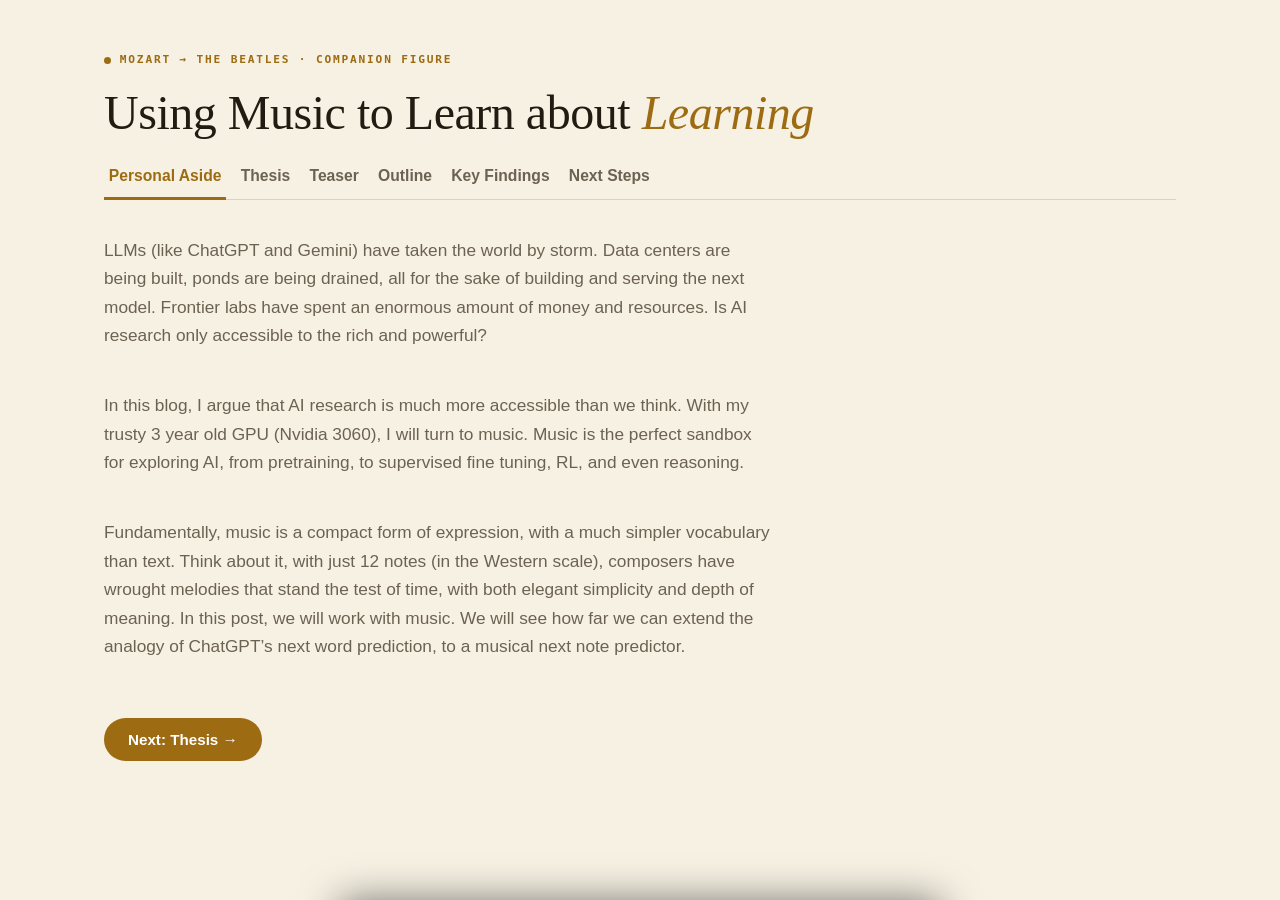
==== blog/music-learning/index.html @ e69e3011 "blog: add "Using Music to Learn about Learning" Installs the self-contained companion figure from ~/" ====
<!doctype html>
<html lang="en">
<head>
<meta charset="utf-8">
<meta name="viewport" content="width=device-width, initial-scale=1">
<title>Using Music to Learn about Learning</title>
</head>
<body>
<style>
  :root {
    --bg: #0F0D0B; --surface: #18140F; --surface-2: #211B14;
    --ink: #F1E7D6; --ink-soft: #9C9184; --line: rgba(241,231,214,0.13);
    --accent: #D8A63C; --accent-soft-bg: rgba(216,166,60,0.12);
    --shadow: 0 2px 4px rgba(0,0,0,0.45), 0 16px 36px -18px rgba(0,0,0,0.75);
    --pr-sat: 72%; --pr-light: 58%;
    --hue0:265; --hue1:243; --hue2:221; --hue3:199; --hue4:177; --hue5:155; --hue6:133;
    --hue7:111; --hue8:88; --hue9:66; --hue10:44; --hue11:22; --hue12:0;
    --key-white: #F5F0E4; --key-white-shadow: #C9C2AE; --key-black: #050403; --key-black-hi: #322C25; --key-line: rgba(0,0,0,0.45); --key-frame: rgba(0,0,0,0.5); --era-pre1800: #3987e5; --era-romantic: #4CAF6E; --era-jazz: #d55181; --era-rock: #c98500;
  }
  @media (prefers-color-scheme: light) {
    :root {
      --bg: #F7F1E4; --surface: #FFFFFF; --surface-2: #EFE5CE;
      --ink: #221B12; --ink-soft: #6C6252; --line: rgba(34,27,18,0.14);
      --accent: #9C6B12; --accent-soft-bg: rgba(156,107,18,0.10);
      --shadow: 0 2px 4px rgba(34,27,18,0.08), 0 10px 26px -14px rgba(34,27,18,0.22);
      --pr-sat: 66%; --pr-light: 39%;
      --key-white: #FFFFFF; --key-white-shadow: #DAD4C4; --key-black: #0D0A07; --key-black-hi: #3E382F; --key-line: rgba(0,0,0,0.3); --key-frame: rgba(0,0,0,0.35); --era-pre1800: #2a78d6; --era-romantic: #2E6B45; --era-jazz: #e87ba4; --era-rock: #b5780a; --era-pre1800: #2a78d6; --era-romantic: #2E6B45; --era-jazz: #e87ba4; --era-rock: #b5780a;
    }
  }
  :root[data-theme="dark"] {
    --bg: #0F0D0B; --surface: #18140F; --surface-2: #211B14;
    --ink: #F1E7D6; --ink-soft: #9C9184; --line: rgba(241,231,214,0.13);
    --accent: #D8A63C; --accent-soft-bg: rgba(216,166,60,0.12);
    --shadow: 0 2px 4px rgba(0,0,0,0.45), 0 16px 36px -18px rgba(0,0,0,0.75);
    --pr-sat: 72%; --pr-light: 58%;
    --key-white: #F5F0E4; --key-white-shadow: #C9C2AE; --key-black: #050403; --key-black-hi: #322C25; --key-line: rgba(0,0,0,0.45); --key-frame: rgba(0,0,0,0.5); --era-pre1800: #3987e5; --era-romantic: #4CAF6E; --era-jazz: #d55181; --era-rock: #c98500;
  }
  :root[data-theme="light"] {
    --bg: #F7F1E4; --surface: #FFFFFF; --surface-2: #EFE5CE;
    --ink: #221B12; --ink-soft: #6C6252; --line: rgba(34,27,18,0.14);
    --accent: #9C6B12; --accent-soft-bg: rgba(156,107,18,0.10);
    --shadow: 0 2px 4px rgba(34,27,18,0.08), 0 10px 26px -14px rgba(34,27,18,0.22);
    --pr-sat: 66%; --pr-light: 39%;
    --key-white: #FFFFFF; --key-white-shadow: #DAD4C4; --key-black: #0D0A07; --key-black-hi: #3E382F; --key-line: rgba(0,0,0,0.3); --key-frame: rgba(0,0,0,0.35); --era-pre1800: #2a78d6; --era-romantic: #2E6B45; --era-jazz: #e87ba4; --era-rock: #b5780a;
  }

  * { box-sizing: border-box; }
  html { -webkit-text-size-adjust: none; text-size-adjust: none; }
  svg text { -webkit-text-size-adjust: none; text-size-adjust: none; }
  body { margin: 0; background: var(--bg); color: var(--ink); font-family: -apple-system, BlinkMacSystemFont, "Segoe UI", Helvetica, Arial, sans-serif; font-size: 17px; line-height: 1.65; }
  .wrap { max-width: 1120px; margin: 0 auto; padding: 3.2rem 1.5rem 4.5rem; }

  .kicker { font-family: ui-monospace, "SF Mono", monospace; font-size: 0.7rem; letter-spacing: 0.16em; text-transform: uppercase; color: var(--accent); font-weight: 700; margin: 0 0 1rem; display: flex; align-items: center; gap: 0.55rem; }
  .kicker::before { content: ""; width: 7px; height: 7px; border-radius: 50%; background: var(--accent); display: inline-block; }
  h1 { font-family: Georgia, "Iowan Old Style", "Palatino Linotype", serif; font-weight: 400; letter-spacing: -0.01em; font-size: clamp(2rem, 5vw, 3rem); margin: 0 0 1rem; text-wrap: balance; line-height: 1.12; }
  h1 em { font-style: italic; color: var(--accent); }
  .dek { color: var(--ink-soft); font-size: 1.08rem; margin: 0 0 2.6rem; max-width: 42rem; }
  .dek strong { color: var(--ink); font-weight: 600; }

  .figure-card { background: var(--surface); border: 1px solid var(--line); border-radius: 20px; padding: 1.6rem 1.6rem 1.4rem; box-shadow: var(--shadow); }
  .figure-card svg { display: block; width: 100%; height: auto; overflow: visible; }
  figcaption { font-size: 1.15rem; line-height: 1.55; color: var(--ink); font-weight: 500; margin: 1.3rem 0 0; padding-top: 1.3rem; border-top: 1px solid var(--line); font-style: normal; }
  figcaption + figcaption { margin-top: 0.9rem; padding-top: 0; border-top: none; }
  figcaption a { color: var(--accent); font-style: normal; }

  .pr0{fill:hsl(var(--hue0),var(--pr-sat),var(--pr-light));} .pr1{fill:hsl(var(--hue1),var(--pr-sat),var(--pr-light));}
  .pr2{fill:hsl(var(--hue2),var(--pr-sat),var(--pr-light));} .pr3{fill:hsl(var(--hue3),var(--pr-sat),var(--pr-light));}
  .pr4{fill:hsl(var(--hue4),var(--pr-sat),var(--pr-light));} .pr5{fill:hsl(var(--hue5),var(--pr-sat),var(--pr-light));}
  .pr6{fill:hsl(var(--hue6),var(--pr-sat),var(--pr-light));} .pr7{fill:hsl(var(--hue7),var(--pr-sat),var(--pr-light));}
  .pr8{fill:hsl(var(--hue8),var(--pr-sat),var(--pr-light));} .pr9{fill:hsl(var(--hue9),var(--pr-sat),var(--pr-light));}
  .pr10{fill:hsl(var(--hue10),var(--pr-sat),var(--pr-light));} .pr11{fill:hsl(var(--hue11),var(--pr-sat),var(--pr-light));}
  .pr12{fill:hsl(var(--hue12),var(--pr-sat),var(--pr-light));}

  .row-label { font-family: ui-monospace, "SF Mono", monospace; font-size: 17px; fill: var(--ink-soft); font-variant-numeric: tabular-nums; }
  .row-label.peak { fill: var(--ink); font-weight: 700; }
  .row-label.chosen { fill: var(--accent); font-weight: 700; }
  .eyebrow-svg { font-family: ui-monospace, "SF Mono", monospace; font-size: 11px; letter-spacing: 0.1em; text-transform: uppercase; font-weight: 700; }
  .bar-fill { fill: var(--ink-soft); opacity: 0.4; }
  .key-white { fill: url(#whiteKeyGrad); stroke: var(--key-line); stroke-width: 1; }
  .key-black { fill: url(#blackKeyGrad); stroke: var(--key-line); stroke-width: 1; filter: drop-shadow(1.5px 0.5px 1.5px rgba(0,0,0,0.5)); }
  .key-black-hi { stroke: var(--key-black-hi); stroke-width: 1; opacity: 0.7; }
  .key-frame { fill: none; stroke: var(--key-frame); stroke-width: 1.5; }
  .known-note { fill: var(--accent); }
  .staff-line { stroke: url(#staffFade); stroke-width: 1.8; fill: none; }
  .fade-stop-a { stop-color: var(--ink-soft); stop-opacity: 0.85; }
  .fade-stop-b { stop-color: var(--ink-soft); stop-opacity: 0.06; }
  .token-chip { fill: var(--accent-soft-bg); stroke: var(--accent); stroke-width: 1.5; }
  .token-label { font-family: ui-monospace, "SF Mono", monospace; font-weight: 700; font-size: 60px; fill: var(--ink); text-anchor: middle; }

  h2.section-head { font-family: Georgia, "Iowan Old Style", "Palatino Linotype", serif; font-weight: 400; font-size: 1.5rem; margin: 2.6rem 0 0.6rem; letter-spacing: -0.01em; }
  h2.section-head.has-descriptors { margin-bottom: 5.9rem; font-size: clamp(0.62rem, 3.4vw, 2.1rem); white-space: nowrap; text-align: center; }
  .hero-word { position: relative; display: inline-block; font-weight: 800; color: var(--ink); }
  .descriptor-stack { position: absolute; top: 100%; left: 50%; transform: translateX(-50%); margin-top: 0.1rem; font-family: ui-monospace, "SF Mono", monospace; font-size: 0.62rem; letter-spacing: 0.03em; font-weight: 400; font-style: normal; text-transform: lowercase; line-height: 1.4; text-align: center; }
  .descriptor-stack span { display: block; color: var(--ink-soft); white-space: nowrap; }
  .bridge { color: var(--ink-soft); font-size: 1.02rem; margin: 0 0 1.5rem; max-width: 42rem; }
  .bridge strong { color: var(--ink); font-weight: 600; }

  .topic-intro { color: var(--ink-soft); font-size: 1.02rem; margin: 0 0 1.4rem; max-width: 46rem; }
  .topic-list { list-style: none; margin: 0 0 2.6rem; padding: 0; display: flex; flex-direction: column; gap: 1.5rem; max-width: 46rem; counter-reset: topic; }
  .topic-list li { display: flex; gap: 1.1rem; align-items: flex-start; }
  .topic-num { flex: 0 0 auto; width: 2.15rem; height: 2.15rem; border-radius: 50%; background: var(--accent-soft-bg); border: 1.5px solid var(--accent); color: var(--accent); font-family: ui-monospace, "SF Mono", monospace; font-weight: 800; font-size: 0.92rem; display: flex; align-items: center; justify-content: center; margin-top: 0.1rem; }
  .topic-list p { margin: 0; color: var(--ink-soft); font-size: 1.02rem; line-height: 1.65; padding-top: 0.2rem; }
  .topic-list em { color: var(--ink); font-style: italic; font-weight: 600; }
  .topic-list strong { color: var(--ink); font-weight: 700; }
  .topic-list a { color: var(--accent); }
  .tk { color: var(--accent); font-style: italic; opacity: 0.85; }

  .tabs { display: flex; gap: 0.6rem; margin: 0 0 2.2rem; border-bottom: 1px solid var(--line); padding-bottom: 0; flex-wrap: wrap; position: sticky; top: 0; z-index: 50; background: var(--bg); }
  .tab-btn { font-family: -apple-system, Helvetica, Arial, sans-serif; font-size: 0.98rem; font-weight: 700; color: var(--ink-soft); background: none; border: none; border-bottom: 3px solid transparent; padding: 0.7rem 0.3rem 0.8rem; margin-bottom: -1px; cursor: pointer; transition: color 0.15s ease, border-color 0.15s ease; }
  .tab-btn:hover { color: var(--ink); }
  .tab-btn.active { color: var(--accent); border-bottom-color: var(--accent); }
  .tab-btn:focus-visible { outline: 2px solid var(--accent); outline-offset: 2px; }
  .tab-panel[hidden] { display: none; }

  #panel-motivation .figure-card { margin-bottom: 0; opacity: 0; transform: translateY(28px); transition: opacity 0.6s cubic-bezier(0.22,1,0.36,1), transform 0.6s cubic-bezier(0.22,1,0.36,1); }
  #panel-motivation .figure-card.in-view { opacity: 1; transform: translateY(0); }
  @media (prefers-reduced-motion: reduce) { #panel-motivation .figure-card { opacity: 1; transform: none; transition: none; } }

  .stack-panel { margin: 0 0 3.4rem; }
  @media (max-width: 640px) {
    .stack-panel { margin-bottom: 2.2rem; }
  }
  .tab-next { display: inline-flex; align-items: center; gap: 0.5rem; margin-top: 1rem; padding: 0.8rem 1.5rem; background: var(--accent); color: var(--surface); border: none; border-radius: 999px; font-family: -apple-system, Helvetica, Arial, sans-serif; font-size: 0.95rem; font-weight: 700; cursor: pointer; transition: opacity 0.15s ease, transform 0.1s ease; }
  .tab-next:hover { opacity: 0.88; }
  .tab-next:active { transform: scale(0.97); }
  .tab-next:focus-visible { outline: 2px solid var(--accent); outline-offset: 2px; }

  .question-tile { padding: 3.4rem 2rem; text-align: center; display: flex; flex-direction: column; align-items: center; justify-content: center; }
  .tile-caption { font-size: 1.15rem; line-height: 1.55; color: var(--ink); font-weight: 500; margin: 0 0 1.2rem; max-width: 46rem; }
  .split-tile { display: flex; align-items: center; gap: 2.2rem; padding: 1.8rem 2rem; }
  .split-visual { flex: 1 1 55%; min-width: 0; }
  .split-visual svg { display: block; width: 100%; height: auto; }
  .split-text { flex: 1 1 45%; text-align: left; }
  .split-text .question-eyebrow { margin: 0 0 1rem; }
  .split-text .question-list { margin: 0 0 1.3rem; }
  .split-text .question-big { font-size: clamp(1.05rem, 2.2vw, 1.3rem); }
  .split-text .question-answer { font-size: 1rem; }
  @media (max-width: 720px) { .split-tile { flex-direction: column; } .split-text { text-align: center; } }
  .question-list { list-style: none; margin: 0 0 1.6rem; padding: 0; display: flex; flex-direction: column; gap: 0.7rem; }
  .question-eyebrow { font-family: ui-monospace, "SF Mono", monospace; font-size: 0.72rem; letter-spacing: 0.14em; text-transform: uppercase; color: var(--accent); font-weight: 700; margin: 0 0 1.3rem; }
  .question-big { font-family: Georgia, "Iowan Old Style", "Palatino Linotype", serif; font-style: italic; font-size: clamp(1.25rem, 3vw, 1.7rem); color: var(--ink); line-height: 1.5; max-width: 40rem; margin: 0; text-wrap: balance; }
  .question-big a { color: var(--accent); font-style: normal; }
  .question-answer { color: var(--ink); font-size: 1.15rem; line-height: 1.55; font-weight: 500; max-width: 36rem; margin: 0; }

  .question-pair { display: flex; align-items: stretch; gap: 1.2rem; margin: 1.6rem 0; max-width: 46rem; }
  .question-box { flex: 1 1 0; background: var(--surface); border: 1px solid var(--line); border-radius: 14px; padding: 1.2rem 1.3rem; box-shadow: var(--shadow); }
  .question-box .question-eyebrow { margin: 0 0 0.5rem; }
  .question-box-text { font-family: Georgia, "Iowan Old Style", "Palatino Linotype", serif; font-style: italic; font-size: 1.05rem; line-height: 1.5; color: var(--ink); margin: 0; text-wrap: balance; }
  .question-arrow { flex: 0 0 auto; display: flex; align-items: center; justify-content: center; font-size: 1.7rem; color: var(--accent); font-weight: 700; }
  @media (max-width: 640px) { .question-pair { flex-direction: column; } .question-arrow { transform: rotate(90deg); } }

  .equation-row { display: flex; gap: 1rem; flex-wrap: wrap; margin: 1.6rem 0; max-width: 46rem; }
  .equation-block { flex: 1 1 260px; background: var(--surface); border: 1px solid var(--line); border-radius: 14px; padding: 1.3rem 1.4rem; box-shadow: var(--shadow); text-align: center; }
  .equation-formula { font-family: ui-monospace, "SF Mono", monospace; font-size: 1.3rem; font-weight: 700; color: var(--accent); margin: 0 0 0.6rem; letter-spacing: 0.01em; }
  .equation-gloss { font-family: -apple-system, Helvetica, Arial, sans-serif; font-size: 0.9rem; color: var(--ink-soft); line-height: 1.5; margin: 0; text-align: left; }
  .equation-block--dream { border-style: dashed; box-shadow: none; opacity: 0.62; }
  .equation-block--dream .equation-formula { color: var(--ink-soft); font-style: italic; font-weight: 500; text-shadow: 0 0 12px var(--ink-soft); }
  .equation-block--dream .equation-gloss { opacity: 0.85; }
  .equation-block--hypothesis { position: relative; border-style: dashed; padding-bottom: 2rem; }
  .equation-block--hypothesis::after { content: "Hypothesis"; position: absolute; left: 1.2rem; bottom: 0.7rem; font-family: ui-monospace, "SF Mono", monospace; font-size: 0.62rem; letter-spacing: 0.1em; text-transform: uppercase; color: var(--accent); font-weight: 700; opacity: 0.85; }

  .findings-thesis { font-family: Georgia, "Iowan Old Style", "Palatino Linotype", serif; font-style: italic; font-size: clamp(1.15rem, 2.6vw, 1.4rem); color: var(--ink); margin: 0 0 1.8rem; max-width: 40rem; text-wrap: balance; }
  .findings-list { list-style: none; margin: 0 0 1.6rem; padding: 0; display: flex; flex-direction: column; gap: 0.85rem; }
  .finding { background: var(--surface); border: 1px solid var(--line); border-radius: 14px; box-shadow: var(--shadow); }
  .finding > summary { list-style: none; cursor: pointer; display: flex; align-items: center; gap: 1.1rem; padding: 1rem 1.3rem; }
  .finding > summary::-webkit-details-marker { display: none; }
  .finding > summary::marker { content: ""; }
  .finding > summary:focus-visible { outline: 2px solid var(--accent); outline-offset: 2px; border-radius: 10px; }
  .finding-num { flex: 0 0 auto; width: 2.15rem; height: 2.15rem; border-radius: 50%; background: var(--accent-soft-bg); border: 1.5px solid var(--accent); color: var(--accent); font-family: ui-monospace, "SF Mono", monospace; font-weight: 800; font-size: 0.92rem; display: flex; align-items: center; justify-content: center; }
  .finding-title { flex: 1 1 auto; color: var(--ink); font-weight: 700; font-size: 1.02rem; line-height: 1.5; }
  .finding-chevron { flex: 0 0 auto; width: 0.6rem; height: 0.6rem; border-right: 2px solid var(--accent); border-bottom: 2px solid var(--accent); transform: rotate(-45deg); transition: transform 0.2s ease; }
  .finding[open] > summary .finding-chevron { transform: rotate(45deg); }
  .finding-body { padding: 0 1.3rem 1.2rem 1.3rem; }
  .finding-lead { color: var(--ink); font-weight: 500; font-size: 1rem; line-height: 1.55; margin: 0 0 1rem; max-width: 46rem; }
  .gdoc-bullets { max-width: 46rem; }
  .gdoc-bullets, .gdoc-bullets ul { list-style: none; margin: 0; padding: 0; display: flex; flex-direction: column; gap: 0.42rem; }
  .gdoc-bullets ul { margin-top: 0.42rem; padding-left: 0.9rem; }
  .gdoc-bullets li { position: relative; padding-left: 0.85rem; color: var(--ink-soft); font-size: 0.98rem; line-height: 1.6; }
  .gdoc-bullets li::before { content: "\25CF"; position: absolute; left: 0; top: 0; font-size: 0.42em; line-height: 2.25; color: var(--accent); }
  .gdoc-bullets ul li::before { content: "\25CB"; font-size: 0.46em; }
  .gdoc-bullets ul ul li::before { content: "\25AA"; font-size: 0.42em; }
  .gdoc-bullets strong { color: var(--ink); font-weight: 700; }

  .tile-grid { display: grid; grid-template-columns: repeat(auto-fill, minmax(210px, 1fr)); gap: 0.65rem; margin-top: 0.2rem; }
  .finding-tile { position: relative; text-align: left; background: var(--surface-2); border: 1px solid var(--line); border-radius: 10px; padding: 0.85rem 2rem 0.85rem 0.95rem; color: var(--ink-soft); font-family: -apple-system, Helvetica, Arial, sans-serif; font-size: 0.92rem; line-height: 1.48; cursor: pointer; transition: border-color 0.15s ease, background 0.15s ease, transform 0.1s ease; display: -webkit-box; line-clamp: 4; -webkit-line-clamp: 4; -webkit-box-orient: vertical; overflow: hidden; }
  .finding-tile:hover { border-color: var(--accent); background: var(--surface); }
  .finding-tile:active { transform: scale(0.98); }
  .finding-tile:focus-visible { outline: 2px solid var(--accent); outline-offset: 2px; }
  .finding-tile::after { content: "\2192"; position: absolute; right: 0.8rem; bottom: 0.7rem; color: var(--accent); opacity: 0.7; font-weight: 700; }
  .evidence-backdrop { position: fixed; inset: 0; background: rgba(0,0,0,0.5); opacity: 0; pointer-events: none; transition: opacity 0.25s ease; z-index: 200; }
  .evidence-backdrop.visible { opacity: 1; pointer-events: auto; }
  .evidence-panel { position: fixed; left: 0; right: 0; bottom: 0; margin: 0 auto; max-width: 640px; width: 100%; max-height: min(72vh, 620px); background: var(--surface); border: 1px solid var(--line); border-bottom: none; border-radius: 20px 20px 0 0; box-shadow: 0 -18px 40px -20px rgba(0,0,0,0.55); transform: translateY(100%); transition: transform 0.32s cubic-bezier(0.22,1,0.36,1); z-index: 201; display: flex; flex-direction: column; padding: 2rem 1.7rem calc(1.5rem + env(safe-area-inset-bottom, 0px)); overflow-y: auto; }
  .evidence-panel::before { content: ""; position: absolute; top: 0.6rem; left: 50%; transform: translateX(-50%); width: 2.5rem; height: 4px; border-radius: 2px; background: var(--line); }
  .evidence-panel.open { transform: translateY(0); }
  @media (prefers-reduced-motion: reduce) { .evidence-backdrop, .evidence-panel { transition: none; } }
  .evidence-panel-head { display: flex; align-items: flex-start; justify-content: space-between; gap: 1rem; margin-bottom: 0.9rem; }
  .evidence-eyebrow { font-family: ui-monospace, "SF Mono", monospace; font-size: 0.7rem; letter-spacing: 0.1em; text-transform: uppercase; color: var(--accent); font-weight: 700; margin: 0; }
  .evidence-close { flex: 0 0 auto; width: 2rem; height: 2rem; border-radius: 50%; border: 1px solid var(--line); background: var(--surface-2); color: var(--ink-soft); font-size: 1.2rem; line-height: 1; cursor: pointer; display: flex; align-items: center; justify-content: center; padding: 0; }
  .evidence-close:hover { color: var(--ink); border-color: var(--accent); }
  .evidence-close:focus-visible { outline: 2px solid var(--accent); outline-offset: 2px; }
  .evidence-title { font-family: Georgia, "Iowan Old Style", "Palatino Linotype", serif; font-weight: 400; font-size: 1.25rem; line-height: 1.4; color: var(--ink); margin: 0 0 1.1rem; }
  .evidence-body { color: var(--ink-soft); font-size: 0.98rem; line-height: 1.6; }
  .evidence-detail { margin-bottom: 1.3rem; }
  .evidence-placeholder { display: flex; flex-direction: column; gap: 0.3rem; padding: 1.1rem 1rem; border: 1px dashed var(--line); border-radius: 10px; color: var(--ink-soft); font-size: 0.92rem; }
  .evidence-placeholder-sub { color: var(--ink-soft); opacity: 0.7; font-size: 0.82rem; }
  .spec-compare { display: grid; grid-template-columns: 1fr 1fr; gap: 0.8rem; }
  .spec-col { background: var(--surface-2); border: 1px solid var(--line); border-radius: 10px; padding: 0.9rem 1rem; }
  .spec-col--ours { border-color: var(--accent); background: var(--accent-soft-bg); }
  .spec-col-label { font-family: ui-monospace, "SF Mono", monospace; font-size: 0.68rem; letter-spacing: 0.08em; text-transform: uppercase; color: var(--ink-soft); font-weight: 700; margin: 0 0 0.4rem; }
  .spec-col--ours .spec-col-label { color: var(--accent); }
  .spec-col-value { font-family: ui-monospace, "SF Mono", monospace; font-size: 1.05rem; font-weight: 700; color: var(--ink); margin: 0; font-variant-numeric: tabular-nums; line-height: 1.35; }
  .spec-col-sub { display: block; font-size: 0.78rem; font-weight: 500; color: var(--ink-soft); margin-top: 0.2rem; }
  .audio-checkpoints { display: flex; flex-direction: column; gap: 1rem; }
  .audio-checkpoint-label { font-family: ui-monospace, "SF Mono", monospace; font-size: 0.78rem; letter-spacing: 0.04em; color: var(--ink-soft); font-weight: 700; margin: 0 0 0.45rem; }
  .audio-checkpoint-label strong { color: var(--accent); }
  .audio-checkpoint audio { width: 100%; display: block; }
  .era-whisker { stroke-width: 2; opacity: 0.8; }
  .era-dot { stroke: var(--surface); stroke-width: 1.5; }
  .era-mean-tick { stroke-width: 3; opacity: 0.35; }
  .era-pre1800 { stroke: var(--era-pre1800); fill: var(--era-pre1800); }
  .era-romantic { stroke: var(--era-romantic); fill: var(--era-romantic); }
  .era-jazz { stroke: var(--era-jazz); fill: var(--era-jazz); }
  .era-rock { stroke: var(--era-rock); fill: var(--era-rock); }
  .era-legend { display: flex; flex-wrap: wrap; gap: 1rem; margin: 0.6rem 0 0.9rem; font-size: 0.82rem; color: var(--ink-soft); }
  .era-legend-item { display: inline-flex; align-items: center; gap: 0.4rem; }
  .era-legend-dot { display: inline-block; width: 9px; height: 9px; border-radius: 50%; flex: none; }

  .evidence-detail svg { display: block; width: 100%; height: auto; overflow: visible; }
  .key-white-f2 { fill: var(--key-white); stroke: var(--key-line); stroke-width: 1; }
  .key-black-f2 { fill: var(--key-black); stroke: var(--key-line); stroke-width: 1; filter: drop-shadow(1.5px 0.5px 1.5px rgba(0,0,0,0.5)); }
  .staff-line-f2 { stroke: var(--ink-soft); stroke-width: 1.8; fill: none; opacity: 0.75; }
  body.evidence-open { overflow: hidden; }
</style>

<div class="wrap">
  <p class="kicker">Mozart &rarr; The Beatles &middot; companion figure</p>
  <h1>Using Music to Learn about <em>Learning</em></h1>
  <div class="tabs" role="tablist">
    <button class="tab-btn active" role="tab" aria-selected="true" aria-controls="panel-personal" id="tab-personal" data-tab="personal">Personal Aside</button>
    <button class="tab-btn" role="tab" aria-selected="false" aria-controls="panel-thesis" id="tab-thesis" data-tab="thesis">Thesis</button>
    <button class="tab-btn" role="tab" aria-selected="false" aria-controls="panel-motivation" id="tab-motivation" data-tab="motivation">Teaser</button>
    <button class="tab-btn" role="tab" aria-selected="false" aria-controls="panel-results" id="tab-results" data-tab="results">Outline</button>
    <button class="tab-btn" role="tab" aria-selected="false" aria-controls="panel-findings" id="tab-findings" data-tab="findings">Key Findings</button>
    <button class="tab-btn" role="tab" aria-selected="false" aria-controls="panel-nextsteps" id="tab-nextsteps" data-tab="nextsteps">Next Steps</button>
  </div>

  <div class="tab-panel" id="panel-personal" role="tabpanel" aria-labelledby="tab-personal">
  <p class="dek">LLMs (like ChatGPT and Gemini) have taken the world by storm. Data centers are being built, ponds are being drained, all for the sake of building and serving the next model. Frontier labs have spent an enormous amount of money and resources. Is AI research only accessible to the rich and powerful?</p>
  <p class="dek">In this blog, I argue that AI research is much more accessible than we think. With my trusty 3 year old GPU (Nvidia 3060), I will turn to music. Music is the perfect sandbox for exploring AI, from pretraining, to supervised fine tuning, RL, and even reasoning.</p>
  <p class="dek">Fundamentally, music is a compact form of expression, with a much simpler vocabulary than text. Think about it, with just 12 notes (in the Western scale), composers have wrought melodies that stand the test of time, with both elegant simplicity and depth of meaning. In this post, we will work with music. We will see how far we can extend the analogy of ChatGPT&rsquo;s next word prediction, to a musical next note predictor.</p>
  <button class="tab-next" type="button" data-tab="thesis">Next: Thesis &rarr;</button>
  </div>

  <div class="tab-panel" id="panel-thesis" role="tabpanel" aria-labelledby="tab-thesis" hidden>
<h2 class="section-head has-descriptors">Music is a <span class="hero-word" style="color:hsl(var(--hue0),var(--pr-sat),var(--pr-light))">great<span class="descriptor-stack"><span style="color:hsl(var(--hue2),var(--pr-sat),var(--pr-light));opacity:0.9">tractable</span><span style="color:hsl(var(--hue4),var(--pr-sat),var(--pr-light));opacity:0.82">compact</span><span style="color:hsl(var(--hue6),var(--pr-sat),var(--pr-light));opacity:0.74">efficient</span><span style="color:hsl(var(--hue8),var(--pr-sat),var(--pr-light));opacity:0.66">fast</span><span style="color:hsl(var(--hue10),var(--pr-sat),var(--pr-light));opacity:0.58">intuitive</span><span style="color:hsl(var(--hue12),var(--pr-sat),var(--pr-light));opacity:0.5">fun</span></span></span> playground for exploring AI.</h2>
  <ol class="topic-list">
    <li><span class="topic-num">1</span><p><strong>Small vocabulary.</strong> Most musical expression can be described by 12 notes (the western scale). Once you factor in <em>Bar</em>, <em>Position</em>, <em>Pitch</em>, <em>Velocity</em>, and <em>Duration</em> tokens, that&rsquo;s a vocabulary of roughly 564 tokens &mdash; against GPT-2&rsquo;s 50,257-token, byte-level BPE vocabulary.</p></li>
    <li><span class="topic-num">2</span><p><strong>Compact datasets.</strong> All of pre-1800 classical music fits in about 84MB, roughly 14.8M tokens &mdash; against GPT-2&rsquo;s own training set, WebText: about 40GB of text from roughly 8 million Reddit-linked documents, an estimated 9&ndash;10B tokens.</p></li>
    <li><span class="topic-num">3</span><p><strong>Runs on consumer hardware in hours.</strong> Smaller vocabularies and smaller datasets mean the whole pipeline &mdash; pretraining through fine-tuning &mdash; fits on hardware you can actually own. For comparison: GPT-2&rsquo;s original 1.5B-parameter model trained on 32 TPU v3 chips for about a week, an estimated <a href="https://github.com/karpathy/nanochat/discussions/481" target="_blank" rel="noopener">$43,000 in compute</a> &mdash; OpenAI never disclosed the actual cost.</p></li>
    <li><span class="topic-num">4</span><p><strong>Preference is intuitive.</strong> ChatGPT leans on preference fine-tuning to steer its outputs. For music, &ldquo;I like this better&rdquo; is an immediate, gut-level judgment &mdash; no domain expertise required.</p></li>
    <li><span class="topic-num">5</span><p><strong>The outputs are fun.</strong> Honestly, reason enough on its own.</p></li>
  </ol>
  <button class="tab-next" type="button" data-tab="motivation">Next: Teaser &rarr;</button>
  </div>

  <div class="tab-panel" id="panel-motivation" role="tabpanel" aria-labelledby="tab-motivation" hidden>

  <div class="stack-panel">
  <div class="figure-card">
    <svg viewBox="0 0 1200 400" xmlns="http://www.w3.org/2000/svg" role="img" aria-label="Three G-quarter-notes on a treble staff, followed by a large question mark standing in for the unwritten fourth note.">

      <!-- staff -->
      <!-- notation:tile1_staff BEGIN (params: measure_length, generated by notation_params.py) -->
      <line x1="40" y1="100" x2="763" y2="100" stroke="var(--ink-soft)" stroke-width="1.8" opacity="0.85"/>
      <line x1="40" y1="150" x2="763" y2="150" stroke="var(--ink-soft)" stroke-width="1.8" opacity="0.85"/>
      <line x1="40" y1="200" x2="763" y2="200" stroke="var(--ink-soft)" stroke-width="1.8" opacity="0.85"/>
      <line x1="40" y1="250" x2="763" y2="250" stroke="var(--ink-soft)" stroke-width="1.8" opacity="0.85"/>
      <line x1="40" y1="300" x2="763" y2="300" stroke="var(--ink-soft)" stroke-width="1.8" opacity="0.85"/>
      <!-- notation:tile1_staff END -->

      <!-- clef / key / time (params: clef_x, key_x, time_x) -->
      <!-- notation:tile1_clefkeytime BEGIN (generated by notation_params.py) -->
      <path transform="translate(-7.05,60.91) scale(11.82)" d="M13 11V7.5l2.2-2.21c.8-.79.95-2.05.39-3.03A2.47 2.47 0 0 0 13.45 1c-.21 0-.45.03-.64.09C11.73 1.38 11 2.38 11 3.5v3.24L7.86 9.91a5.95 5.95 0 0 0 -1.25 6.43c.77 1.9 2.45 3.21 4.39 3.55v.61c0 .26-.23.5-.5.5H9v2h1.5c1.35 0 2.5-1.11 2.5-2.5V20c2.03 0 4.16-1.92 4.16-4.75c0-2.3-1.92-4.25-4.16-4.25m0-7.5c0-.23.11-.41.32-.47c.22-.06.45.03.56.23a.5.5 0 0 1-.08.61l-.8.86zm-2 8c-.97.64-1.7 1.74-1.96 2.76l1.96.52v3.05a3.86 3.86 0 0 1-2.57-2.26c-.59-1.46-.27-3.12.83-4.24L11 9.5zm2 6.5v-5.06c1.17 0 2.18 1.1 2.18 2.31C15.18 17 13.91 18 13 18" fill="var(--ink-soft)" opacity="0.85"/>
      <!-- notation:tile1_clefkeytime END -->

      <!-- three known G4 quarter notes (params: note_spacing, note1_x, note_cy) -->
      <!-- notation:tile1_notes123 BEGIN (generated by notation_params.py) -->
      <g transform="translate(5,0) translate(290,250) scale(3.2) translate(-290,-250)"><title>Note 1 &mdash; G4, already written</title>
        <line x1="303" y1="248" x2="303" y2="205" stroke="var(--accent)" stroke-width="2.2"/>
        <ellipse class="known-note" cx="290" cy="250" rx="15" ry="10" transform="rotate(-18 290 250)"/>
      </g>
      <g transform="translate(7,0) translate(420,250) scale(3.2) translate(-420,-250)"><title>Note 2 &mdash; G4, already written</title>
        <line x1="433" y1="248" x2="433" y2="205" stroke="var(--accent)" stroke-width="2.2"/>
        <ellipse class="known-note" cx="420" cy="250" rx="15" ry="10" transform="rotate(-18 420 250)"/>
      </g>
      <g transform="translate(9,0) translate(550,250) scale(3.2) translate(-550,-250)"><title>Note 3 &mdash; G4, already written</title>
        <line x1="563" y1="248" x2="563" y2="205" stroke="var(--accent)" stroke-width="2.2"/>
        <ellipse class="known-note" cx="550" cy="250" rx="15" ry="10" transform="rotate(-18 550 250)"/>
      </g>
      <!-- notation:tile1_notes123 END -->

      <!-- fourth note: unknown -->
      <!-- notation:tile1_note4 BEGIN (generated by notation_params.py) -->
      <g transform="translate(11,0) translate(680,250) scale(3.2) translate(-680,-250)"><title>Note 4 &mdash; unknown</title>
        <text x="680" y="257.4" text-anchor="middle" font-family="-apple-system,Helvetica,Arial,sans-serif" font-weight="800" font-size="44" fill="var(--accent)">?</text>
      </g>
      <!-- notation:tile1_note4 END -->
    </svg>
    <figcaption>Suppose you&rsquo;re a famous musician. How would you complete this 4 note phrase?</figcaption>
    <audio controls preload="none" style="width:100%;margin-top:0.5rem;" src="[data-uri]"></audio>
    <p style="font-size:0.72rem;color:var(--ink-soft);margin:0.3rem 0 0;font-style:italic;">Illustrative tones, not model audio &mdash; no real standalone 3-note clip exists in this project&rsquo;s corpus.</p>
  </div>
  </div>

  <div class="stack-panel">
  <div class="figure-card">
    <svg viewBox="0 0 1200 400" xmlns="http://www.w3.org/2000/svg" role="img" aria-label="Three G-quarter-notes on a treble staff, followed by portrait photos of Bach and Mozart, each connected by a dashed line to a fourth, translucent, dashed G notehead: the safe continuation the classical tradition would predict.">

      <!-- staff -->
      <!-- notation:tile2_staff BEGIN (params: measure_length, generated by notation_params.py) -->
      <line x1="40" y1="100" x2="763" y2="100" stroke="var(--ink-soft)" stroke-width="1.8" opacity="0.85"/>
      <line x1="40" y1="150" x2="763" y2="150" stroke="var(--ink-soft)" stroke-width="1.8" opacity="0.85"/>
      <line x1="40" y1="200" x2="763" y2="200" stroke="var(--ink-soft)" stroke-width="1.8" opacity="0.85"/>
      <line x1="40" y1="250" x2="763" y2="250" stroke="var(--ink-soft)" stroke-width="1.8" opacity="0.85"/>
      <line x1="40" y1="300" x2="763" y2="300" stroke="var(--ink-soft)" stroke-width="1.8" opacity="0.85"/>
      <!-- notation:tile2_staff END -->

      <!-- clef / key / time (params: clef_x, key_x, time_x) -->
      <!-- notation:tile2_clefkeytime BEGIN (generated by notation_params.py) -->
      <path transform="translate(-7.05,60.91) scale(11.82)" d="M13 11V7.5l2.2-2.21c.8-.79.95-2.05.39-3.03A2.47 2.47 0 0 0 13.45 1c-.21 0-.45.03-.64.09C11.73 1.38 11 2.38 11 3.5v3.24L7.86 9.91a5.95 5.95 0 0 0 -1.25 6.43c.77 1.9 2.45 3.21 4.39 3.55v.61c0 .26-.23.5-.5.5H9v2h1.5c1.35 0 2.5-1.11 2.5-2.5V20c2.03 0 4.16-1.92 4.16-4.75c0-2.3-1.92-4.25-4.16-4.25m0-7.5c0-.23.11-.41.32-.47c.22-.06.45.03.56.23a.5.5 0 0 1-.08.61l-.8.86zm-2 8c-.97.64-1.7 1.74-1.96 2.76l1.96.52v3.05a3.86 3.86 0 0 1-2.57-2.26c-.59-1.46-.27-3.12.83-4.24L11 9.5zm2 6.5v-5.06c1.17 0 2.18 1.1 2.18 2.31C15.18 17 13.91 18 13 18" fill="var(--ink-soft)" opacity="0.85"/>
      <!-- notation:tile2_clefkeytime END -->

      <!-- three known G4 quarter notes (params: note_spacing, note1_x, note_cy) -->
      <!-- notation:tile2_notes123 BEGIN (generated by notation_params.py) -->
      <g transform="translate(5,0) translate(290,250) scale(3.2) translate(-290,-250)"><title>Note 1 &mdash; G4, already written</title>
        <line x1="303" y1="248" x2="303" y2="205" stroke="var(--accent)" stroke-width="2.2"/>
        <ellipse class="known-note" cx="290" cy="250" rx="15" ry="10" transform="rotate(-18 290 250)"/>
      </g>
      <g transform="translate(7,0) translate(420,250) scale(3.2) translate(-420,-250)"><title>Note 2 &mdash; G4, already written</title>
        <line x1="433" y1="248" x2="433" y2="205" stroke="var(--accent)" stroke-width="2.2"/>
        <ellipse class="known-note" cx="420" cy="250" rx="15" ry="10" transform="rotate(-18 420 250)"/>
      </g>
      <g transform="translate(9,0) translate(550,250) scale(3.2) translate(-550,-250)"><title>Note 3 &mdash; G4, already written</title>
        <line x1="563" y1="248" x2="563" y2="205" stroke="var(--accent)" stroke-width="2.2"/>
        <ellipse class="known-note" cx="550" cy="250" rx="15" ry="10" transform="rotate(-18 550 250)"/>
      </g>
      <!-- notation:tile2_notes123 END -->

      <!-- fourth note: predicted, not yet real -->
      <!-- notation:tile2_note4 BEGIN (generated by notation_params.py) -->
      <g transform="translate(11,0) translate(680,250) scale(3.2) translate(-680,-250)"><title>Note 4 &mdash; predicted G4 (the classical consensus; not actually written)</title>
        <line x1="693" y1="248" x2="693" y2="205" stroke="var(--accent)" stroke-width="2.2" stroke-dasharray="4 3" opacity="0.5"/>
        <ellipse cx="680" cy="250" rx="15" ry="10" transform="rotate(-18 680 250)" fill="var(--accent)" opacity="0.35" stroke="var(--ink-soft)" stroke-width="1.5" stroke-dasharray="3 2"/>
      </g>
      <!-- notation:tile2_note4 END -->

      <!-- the tradition, converging on the safe answer (x2 tracks note 4; x1/y1/y2 are fixed, anchored to the composer silhouettes below) -->
      <!-- notation:tile2_convergence BEGIN (generated by notation_params.py) -->
      <line x1="921.03" y1="140" x2="693" y2="248" stroke="var(--accent)" stroke-width="2.5" stroke-dasharray="6 3" opacity="0.8"/>
      <line x1="1111.03" y1="140" x2="694" y2="248" stroke="var(--accent)" stroke-width="2.5" stroke-dasharray="6 3" opacity="0.8"/>
      <!-- notation:tile2_convergence END -->

      <defs>
        <clipPath id="bach-portrait-clip"><rect x="846.03" y="105" width="150" height="150" rx="15"/></clipPath>
        <clipPath id="mozart-portrait-clip"><rect x="1036.03" y="105" width="150" height="150" rx="15"/></clipPath>
      </defs>
      <g><title>Bach</title>
        <image x="846.03" y="105" width="150" height="150" href="[data-uri]" preserveAspectRatio="xMidYMid slice" clip-path="url(#bach-portrait-clip)"/>
        <rect x="846.03" y="105" width="150" height="150" rx="15" fill="none" stroke="var(--line)" stroke-width="2"/>
        <text x="921.03" y="290" text-anchor="middle" font-family="-apple-system,Helvetica,Arial,sans-serif" font-style="italic" font-weight="600" font-size="31" fill="var(--ink-soft)">Bach</text>
      </g>
      <g><title>Mozart</title>
        <image x="1036.03" y="105" width="150" height="150" href="[data-uri]" preserveAspectRatio="xMidYMid slice" clip-path="url(#mozart-portrait-clip)"/>
        <rect x="1036.03" y="105" width="150" height="150" rx="15" fill="none" stroke="var(--line)" stroke-width="2"/>
        <text x="1111.03" y="290" text-anchor="middle" font-family="-apple-system,Helvetica,Arial,sans-serif" font-style="italic" font-weight="600" font-size="31" fill="var(--ink-soft)">Mozart</text>
      </g>
    </svg>
    <figcaption>If you were born before 1800, you might complete it like this. Most musicians of the era would have chosen to repeat the G.</figcaption>
  </div>
  </div>

  <div class="stack-panel">
  <div class="figure-card">
    <svg viewBox="0 0 1200 400" xmlns="http://www.w3.org/2000/svg" role="img" aria-label="Three G-quarter-notes on a treble staff, followed by a fourth note revealed as E-flat 4 with a gold spotlight behind it. A portrait photo of Beethoven stands nearby.">

      <!-- staff -->
      <!-- notation:tile3_staff BEGIN (params: measure_length, generated by notation_params.py) -->
      <line x1="40" y1="100" x2="763" y2="100" stroke="var(--ink-soft)" stroke-width="1.8" opacity="0.85"/>
      <line x1="40" y1="150" x2="763" y2="150" stroke="var(--ink-soft)" stroke-width="1.8" opacity="0.85"/>
      <line x1="40" y1="200" x2="763" y2="200" stroke="var(--ink-soft)" stroke-width="1.8" opacity="0.85"/>
      <line x1="40" y1="250" x2="763" y2="250" stroke="var(--ink-soft)" stroke-width="1.8" opacity="0.85"/>
      <line x1="40" y1="300" x2="763" y2="300" stroke="var(--ink-soft)" stroke-width="1.8" opacity="0.85"/>
      <!-- notation:tile3_staff END -->

      <!-- clef / key / time (params: clef_x, key_x, time_x) -->
      <!-- notation:tile3_clefkeytime BEGIN (generated by notation_params.py) -->
      <path transform="translate(-7.05,60.91) scale(11.82)" d="M13 11V7.5l2.2-2.21c.8-.79.95-2.05.39-3.03A2.47 2.47 0 0 0 13.45 1c-.21 0-.45.03-.64.09C11.73 1.38 11 2.38 11 3.5v3.24L7.86 9.91a5.95 5.95 0 0 0 -1.25 6.43c.77 1.9 2.45 3.21 4.39 3.55v.61c0 .26-.23.5-.5.5H9v2h1.5c1.35 0 2.5-1.11 2.5-2.5V20c2.03 0 4.16-1.92 4.16-4.75c0-2.3-1.92-4.25-4.16-4.25m0-7.5c0-.23.11-.41.32-.47c.22-.06.45.03.56.23a.5.5 0 0 1-.08.61l-.8.86zm-2 8c-.97.64-1.7 1.74-1.96 2.76l1.96.52v3.05a3.86 3.86 0 0 1-2.57-2.26c-.59-1.46-.27-3.12.83-4.24L11 9.5zm2 6.5v-5.06c1.17 0 2.18 1.1 2.18 2.31C15.18 17 13.91 18 13 18" fill="var(--ink-soft)" opacity="0.85"/>
      <!-- notation:tile3_clefkeytime END -->

      <!-- three known G4 quarter notes (params: note_spacing, note1_x, note_cy) -->
      <!-- notation:tile3_notes123 BEGIN (generated by notation_params.py) -->
      <g transform="translate(5,0) translate(290,250) scale(3.2) translate(-290,-250)"><title>Note 1 &mdash; G4, already written</title>
        <line x1="303" y1="248" x2="303" y2="205" stroke="var(--accent)" stroke-width="2.2"/>
        <ellipse class="known-note" cx="290" cy="250" rx="15" ry="10" transform="rotate(-18 290 250)"/>
      </g>
      <g transform="translate(7,0) translate(420,250) scale(3.2) translate(-420,-250)"><title>Note 2 &mdash; G4, already written</title>
        <line x1="433" y1="248" x2="433" y2="205" stroke="var(--accent)" stroke-width="2.2"/>
        <ellipse class="known-note" cx="420" cy="250" rx="15" ry="10" transform="rotate(-18 420 250)"/>
      </g>
      <g transform="translate(9,0) translate(550,250) scale(3.2) translate(-550,-250)"><title>Note 3 &mdash; G4, already written</title>
        <line x1="563" y1="248" x2="563" y2="205" stroke="var(--accent)" stroke-width="2.2"/>
        <ellipse class="known-note" cx="550" cy="250" rx="15" ry="10" transform="rotate(-18 550 250)"/>
      </g>
      <!-- notation:tile3_notes123 END -->

      <!-- fourth note: E-flat 4, revealed (cy=270, a per-tile override kept fixed, not a shared param) -->
      <!-- notation:tile3_note4 BEGIN (generated by notation_params.py) -->
      <g transform="translate(11,0) translate(680,300) scale(3.2) translate(-680,-300)"><title>Note 4 &mdash; E&#9837;4, the note Beethoven actually wrote, Symphony No. 5, 1808</title>
        <circle cx="680" cy="300" r="26" fill="var(--accent-soft-bg)"/>
        <line x1="693" y1="298" x2="693" y2="255" stroke="var(--accent)" stroke-width="2.2"/>
        <text x="651" y="309" font-family="Georgia,serif" font-size="19" fill="var(--accent)">&#9837;</text>
        <ellipse class="known-note" cx="680" cy="300" rx="15" ry="10" transform="rotate(-18 680 300)"/>
      </g>
      <!-- notation:tile3_note4 END -->

      <!-- Beethoven -->
      <defs>
        <clipPath id="beethoven-portrait-clip"><rect x="1006.68" y="48.5" width="173" height="173" rx="18"/></clipPath>
      </defs>
      <g><title>Beethoven</title>
        <image x="1006.68" y="48.5" width="173" height="173" href="[data-uri]" preserveAspectRatio="xMidYMid slice" clip-path="url(#beethoven-portrait-clip)"/>
        <rect x="1006.68" y="48.5" width="173" height="173" rx="18" fill="none" stroke="var(--line)" stroke-width="2"/>
        <text x="1093.18" y="256.5" text-anchor="middle" font-family="-apple-system,Helvetica,Arial,sans-serif" font-style="italic" font-weight="600" font-size="35" fill="var(--ink-soft)">Beethoven</text>
      </g>

    </svg>
    <figcaption>However, one musician went against the norm. Beethoven chose E&#9837;, a falling major third.</figcaption>
    <audio controls preload="none" style="width:100%;margin-top:0.5rem;" src="[data-uri]"></audio>
    <figcaption>Why did Beethoven choose this? Was this a visionary move? Was this like <a href="https://www.wired.com/2016/03/two-moves-alphago-lee-sedol-redefined-future/" target="_blank" rel="noopener">Move 37</a> from AlphaGo?</figcaption>
    <figcaption>Unfortunately, these composers have long since passed. To answer these questions, I&rsquo;m going to use AI as a proxy for composers that we can no longer talk to.</figcaption>
  </div>
  </div>

  <div class="stack-panel">
  <h2 class="section-head">Background: How ChatGPT predicts the next word</h2>
  <div class="figure-card">
    <svg viewBox="0 0 1320 680" xmlns="http://www.w3.org/2000/svg" role="img" aria-label="Three words, 'She', 'opened', 'the', shown as tokens, followed by a 13-row vertical rainbow spectrum standing in for the next word. Rows are ranked by an illustrative predicted probability, brightest and reddest at top with 'door' at 30 percent, fading down to 'newspaper' at 2 percent.">

      <!-- three known word tokens + the "?" token, shifted as a block so "?" stays centered on tile 5's note 4 (params: note1_x/note_spacing, via token_shift()) -->
      <!-- notation:tile4_tokens BEGIN (generated by notation_params.py) -->
      <g><title>Token 1 &mdash; &quot;She&quot;</title>
        <rect class="token-chip" x="40" y="360" width="148" height="100" rx="10"/>
        <text class="token-label" x="114" y="430">She</text>
      </g>
      <g><title>Token 2 &mdash; &quot;opened&quot;</title>
        <rect class="token-chip" x="200" y="360" width="256" height="100" rx="10"/>
        <text class="token-label" x="328" y="430">opened</text>
      </g>
      <g><title>Token 3 &mdash; &quot;the&quot;</title>
        <rect class="token-chip" x="468" y="360" width="148" height="100" rx="10"/>
        <text class="token-label" x="542" y="430">the</text>
      </g>
      <g><title>Token 4 &mdash; unknown, the expansion begins here</title>
        <rect x="646" y="360" width="90" height="100" rx="10" fill="none" stroke="var(--ink-soft)" stroke-width="1.5" stroke-dasharray="5 4" opacity="0.7"/>
        <text x="691" y="430" text-anchor="middle" font-family="-apple-system,Helvetica,Arial,sans-serif" font-weight="800" font-size="48" fill="var(--accent)">?</text>
      </g>
      <!-- notation:tile4_tokens END -->

      <!-- rainbow fan-out: same concept as tile 5's -- the 13-hue rainbow compressed to token 4's chip height, fanning out to the block's full size at squares_x (params: squares_x, right_scale, token position) -->
      <!-- notation:tile4_rainbow_fanout BEGIN (generated by notation_params.py) -->
      <polygon points="736,360 736,367.69 938.3,138.6 938.3,105.6" fill="hsl(var(--hue0),var(--pr-sat),var(--pr-light))" fill-opacity="0.85"/>
      <polygon points="736,367.69 736,375.38 938.3,174.9 938.3,141.9" fill="hsl(var(--hue1),var(--pr-sat),var(--pr-light))" fill-opacity="0.459"/>
      <polygon points="736,375.38 736,383.08 938.3,211.2 938.3,178.2" fill="hsl(var(--hue2),var(--pr-sat),var(--pr-light))" fill-opacity="0.413"/>
      <polygon points="736,383.08 736,390.77 938.3,247.5 938.3,214.5" fill="hsl(var(--hue3),var(--pr-sat),var(--pr-light))" fill-opacity="0.367"/>
      <polygon points="736,390.77 736,398.46 938.3,283.8 938.3,250.8" fill="hsl(var(--hue4),var(--pr-sat),var(--pr-light))" fill-opacity="0.321"/>
      <polygon points="736,398.46 736,406.15 938.3,320.1 938.3,287.1" fill="hsl(var(--hue5),var(--pr-sat),var(--pr-light))" fill-opacity="0.298"/>
      <polygon points="736,406.15 736,413.85 938.3,356.4 938.3,323.4" fill="hsl(var(--hue6),var(--pr-sat),var(--pr-light))" fill-opacity="0.275"/>
      <polygon points="736,413.85 736,421.54 938.3,392.7 938.3,359.7" fill="hsl(var(--hue7),var(--pr-sat),var(--pr-light))" fill-opacity="0.252"/>
      <polygon points="736,421.54 736,429.23 938.3,429 938.3,396" fill="hsl(var(--hue8),var(--pr-sat),var(--pr-light))" fill-opacity="0.252"/>
      <polygon points="736,429.23 736,436.92 938.3,465.3 938.3,432.3" fill="hsl(var(--hue9),var(--pr-sat),var(--pr-light))" fill-opacity="0.229"/>
      <polygon points="736,436.92 736,444.62 938.3,501.6 938.3,468.6" fill="hsl(var(--hue10),var(--pr-sat),var(--pr-light))" fill-opacity="0.229"/>
      <polygon points="736,444.62 736,452.31 938.3,537.9 938.3,504.9" fill="hsl(var(--hue11),var(--pr-sat),var(--pr-light))" fill-opacity="0.229"/>
      <polygon points="736,452.31 736,460 938.3,574.2 938.3,541.2" fill="hsl(var(--hue12),var(--pr-sat),var(--pr-light))" fill-opacity="0.206"/>
      <!-- notation:tile4_rainbow_fanout END -->

      <!-- 13-row spectrum heatmap standing in for the fourth word, scaled up 1.55x (matching tile 5's candidates block) as a single group so bar-fill widths keep encoding probability and row-label text grows legible (params: squares_x, distribution_x, text_x, shared with tile 5) -->
      <!-- notation:tile4_group_transform BEGIN (params: right_scale, generated by notation_params.py) -->
      <g transform="translate(-387,0) scale(1.65)">
      <!-- notation:tile4_group_transform END -->
        <!-- notation:tile4_heatmap BEGIN (generated by notation_params.py) -->
        <g><title>door &mdash; 30% (illustrative) &mdash; the safe, expected completion</title><text class="row-label peak" x="803.21" y="78">door</text><rect class="pr0" x="946.67" y="64" width="46" height="20" rx="3" fill-opacity="0.85"/><rect class="bar-fill" x="996.3" y="71" width="33" height="6" rx="3" style="fill:hsl(var(--hue0),var(--pr-sat),var(--pr-light))"/></g>
        <g><title>box &mdash; 13% (illustrative)</title><text class="row-label" x="803.21" y="100">box</text><rect class="pr1" x="946.67" y="86" width="46" height="20" rx="3" fill-opacity="0.459"/><rect class="bar-fill" x="996.3" y="93" width="14" height="6" rx="3" style="fill:hsl(var(--hue1),var(--pr-sat),var(--pr-light))"/></g>
        <g><title>window &mdash; 11% (illustrative)</title><text class="row-label" x="803.21" y="122">window</text><rect class="pr2" x="946.67" y="108" width="46" height="20" rx="3" fill-opacity="0.413"/><rect class="bar-fill" x="996.3" y="115" width="12" height="6" rx="3" style="fill:hsl(var(--hue2),var(--pr-sat),var(--pr-light))"/></g>
        <g><title>letter &mdash; 9% (illustrative)</title><text class="row-label" x="803.21" y="144">letter</text><rect class="pr3" x="946.67" y="130" width="46" height="20" rx="3" fill-opacity="0.367"/><rect class="bar-fill" x="996.3" y="137" width="10" height="6" rx="3" style="fill:hsl(var(--hue3),var(--pr-sat),var(--pr-light))"/></g>
        <g><title>book &mdash; 7% (illustrative)</title><text class="row-label" x="803.21" y="166">book</text><rect class="pr4" x="946.67" y="152" width="46" height="20" rx="3" fill-opacity="0.321"/><rect class="bar-fill" x="996.3" y="159" width="8" height="6" rx="3" style="fill:hsl(var(--hue4),var(--pr-sat),var(--pr-light))"/></g>
        <g><title>drawer &mdash; 6% (illustrative)</title><text class="row-label" x="803.21" y="188">drawer</text><rect class="pr5" x="946.67" y="174" width="46" height="20" rx="3" fill-opacity="0.298"/><rect class="bar-fill" x="996.3" y="181" width="7" height="6" rx="3" style="fill:hsl(var(--hue5),var(--pr-sat),var(--pr-light))"/></g>
        <g><title>gift &mdash; 5% (illustrative)</title><text class="row-label" x="803.21" y="210">gift</text><rect class="pr6" x="946.67" y="196" width="46" height="20" rx="3" fill-opacity="0.275"/><rect class="bar-fill" x="996.3" y="203" width="6" height="6" rx="3" style="fill:hsl(var(--hue6),var(--pr-sat),var(--pr-light))"/></g>
        <g><title>laptop &mdash; 4% (illustrative)</title><text class="row-label" x="803.21" y="232">laptop</text><rect class="pr7" x="946.67" y="218" width="46" height="20" rx="3" fill-opacity="0.252"/><rect class="bar-fill" x="996.3" y="225" width="4" height="6" rx="2" style="fill:hsl(var(--hue7),var(--pr-sat),var(--pr-light))"/></g>
        <g><title>fridge &mdash; 4% (illustrative)</title><text class="row-label" x="803.21" y="254">fridge</text><rect class="pr8" x="946.67" y="240" width="46" height="20" rx="3" fill-opacity="0.252"/><rect class="bar-fill" x="996.3" y="247" width="4" height="6" rx="2" style="fill:hsl(var(--hue8),var(--pr-sat),var(--pr-light))"/></g>
        <g><title>jar &mdash; 3% (illustrative)</title><text class="row-label" x="803.21" y="276">jar</text><rect class="pr9" x="946.67" y="262" width="46" height="20" rx="3" fill-opacity="0.229"/><rect class="bar-fill" x="996.3" y="269" width="3" height="6" rx="2" style="fill:hsl(var(--hue9),var(--pr-sat),var(--pr-light))"/></g>
        <g><title>curtains &mdash; 3% (illustrative)</title><text class="row-label" x="803.21" y="298">curtains</text><rect class="pr10" x="946.67" y="284" width="46" height="20" rx="3" fill-opacity="0.229"/><rect class="bar-fill" x="996.3" y="291" width="3" height="6" rx="2" style="fill:hsl(var(--hue10),var(--pr-sat),var(--pr-light))"/></g>
        <g><title>present &mdash; 3% (illustrative)</title><text class="row-label" x="803.21" y="320">present</text><rect class="pr11" x="946.67" y="306" width="46" height="20" rx="3" fill-opacity="0.229"/><rect class="bar-fill" x="996.3" y="313" width="3" height="6" rx="2" style="fill:hsl(var(--hue11),var(--pr-sat),var(--pr-light))"/></g>
        <g><title>newspaper &mdash; 2% (illustrative)</title><text class="row-label" x="803.21" y="342">newspaper</text><rect class="pr12" x="946.67" y="328" width="46" height="20" rx="3" fill-opacity="0.206"/><rect class="bar-fill" x="996.3" y="335" width="2" height="6" rx="2" style="fill:hsl(var(--hue12),var(--pr-sat),var(--pr-light))"/></g>
        <!-- notation:tile4_heatmap END -->
      </g>
    </svg>
    <figcaption>Modern AI language models &mdash; the GPT behind ChatGPT &mdash; are, underneath everything, next-token predictors. Trained on an internet-scale corpus of text, they learn one job: given everything written so far, guess the single most likely next word. As visualized in the diagram, GPT produces a probability distribution of possible next-word predictions, with the most likely word being &ldquo;door&rdquo; in this example.</figcaption>
  </div>
  </div>

  <div class="stack-panel">
  <h2 class="section-head">Foreground: How MusicGPT predicts the next note</h2>
  <div class="figure-card">
    <svg viewBox="0 0 1320 680" xmlns="http://www.w3.org/2000/svg" role="img" aria-label="Three G-quarter-notes on a treble staff, followed by a large question mark standing in for the unwritten fourth note. The G staff line runs straight from that question mark into G4's row, the safe expected note; the other four staff lines fan out diagonally at a uniform per-semitone scale, opening into a small vertical piano keyboard and then a 13-row vertical rainbow spectrum standing in for the fourth note. Each key and row is a candidate pitch from E-flat 5 down to E-flat 4, colored by pitch and lit up in proportion to an illustrative probability, with G4 brightest at 33%. A gold ring marks E-flat 4 at 6%, the note Beethoven actually wrote next in his Fifth Symphony.">
      <defs>
        <!-- notation:tile5_staff_fade BEGIN (params: measure_length -- must track the straight-section bend point, generated by notation_params.py) -->
        <linearGradient id="staffFade" gradientUnits="userSpaceOnUse" x1="40" y1="0" x2="763" y2="0">
        <!-- notation:tile5_staff_fade END -->
          <stop class="fade-stop-a" offset="0%"/>
          <stop class="fade-stop-a" offset="90%"/>
          <stop class="fade-stop-b" offset="100%"/>
        </linearGradient>
        <linearGradient id="whiteKeyGrad" x1="0" y1="0" x2="1" y2="0">
          <stop offset="0%" stop-color="var(--key-white)"/>
          <stop offset="72%" stop-color="var(--key-white)"/>
          <stop offset="100%" stop-color="var(--key-white-shadow)"/>
        </linearGradient>
        <linearGradient id="blackKeyGrad" x1="0" y1="0" x2="1" y2="0">
          <stop offset="0%" stop-color="var(--key-black-hi)"/>
          <stop offset="35%" stop-color="var(--key-black)"/>
          <stop offset="100%" stop-color="var(--key-black)"/>
        </linearGradient>
      </defs>


      <!-- staff: plain, matching tiles 1/2/3's own length (params: measure_length, staff_spacing) -->
      <!-- notation:tile5_staffpaths BEGIN (generated by notation_params.py) -->
      <path class="staff-line" d="M40,260 L763,260"/>
      <path class="staff-line" d="M40,310 L763,310"/>
      <path class="staff-line" d="M40,360 L763,360"/>
      <path class="staff-line" d="M40,410 L763,410"/>
      <path class="staff-line" d="M40,460 L763,460"/>
      <!-- notation:tile5_staffpaths END -->

      <!-- rainbow fan-out: the same 13-hue rainbow used by the heatmap swatches, compressed to the measure's own height at the bend point, fanning out to the block's full size at the piano roll (params: measure_length, staff_spacing, piano_roll_x, right_scale) -->
      <!-- notation:tile5_rainbow_fanout BEGIN (generated by notation_params.py) -->
      <polygon points="763,260 763,275.38 938.3,152.6 938.3,119.6" fill="hsl(var(--hue0),var(--pr-sat),var(--pr-light))" fill-opacity="0.183"/>
      <polygon points="763,275.38 763,290.77 938.3,188.9 938.3,155.9" fill="hsl(var(--hue1),var(--pr-sat),var(--pr-light))" fill-opacity="0.252"/>
      <polygon points="763,290.77 763,306.15 938.3,225.2 938.3,192.2" fill="hsl(var(--hue2),var(--pr-sat),var(--pr-light))" fill-opacity="0.206"/>
      <polygon points="763,306.15 763,321.54 938.3,261.5 938.3,228.5" fill="hsl(var(--hue3),var(--pr-sat),var(--pr-light))" fill-opacity="0.298"/>
      <polygon points="763,321.54 763,336.92 938.3,297.8 938.3,264.8" fill="hsl(var(--hue4),var(--pr-sat),var(--pr-light))" fill-opacity="0.206"/>
      <polygon points="763,336.92 763,352.31 938.3,334.1 938.3,301.1" fill="hsl(var(--hue5),var(--pr-sat),var(--pr-light))" fill-opacity="0.39"/>
      <polygon points="763,352.31 763,367.69 938.3,370.4 938.3,337.4" fill="hsl(var(--hue6),var(--pr-sat),var(--pr-light))" fill-opacity="0.229"/>
      <polygon points="763,367.69 763,383.08 938.3,406.7 938.3,373.7" fill="hsl(var(--hue7),var(--pr-sat),var(--pr-light))" fill-opacity="0.482"/>
      <polygon points="763,383.08 763,398.46 938.3,443 938.3,410" fill="hsl(var(--hue8),var(--pr-sat),var(--pr-light))" fill-opacity="0.919"/>
      <polygon points="763,398.46 763,413.85 938.3,479.3 938.3,446.3" fill="hsl(var(--hue9),var(--pr-sat),var(--pr-light))" fill-opacity="0.183"/>
      <polygon points="763,413.85 763,429.23 938.3,515.6 938.3,482.6" fill="hsl(var(--hue10),var(--pr-sat),var(--pr-light))" fill-opacity="0.528"/>
      <polygon points="763,429.23 763,444.62 938.3,551.9 938.3,518.9" fill="hsl(var(--hue11),var(--pr-sat),var(--pr-light))" fill-opacity="0.206"/>
      <polygon points="763,444.62 763,460 938.3,588.2 938.3,555.2" fill="hsl(var(--hue12),var(--pr-sat),var(--pr-light))" fill-opacity="0.298"/>
      <!-- notation:tile5_rainbow_fanout END -->

      <!-- clef / key / time (params: clef_x, key_x, time_x) -->
      <!-- notation:tile5_clefkeytime BEGIN (generated by notation_params.py) -->
      <path transform="translate(-7.05,220.91) scale(11.82)" d="M13 11V7.5l2.2-2.21c.8-.79.95-2.05.39-3.03A2.47 2.47 0 0 0 13.45 1c-.21 0-.45.03-.64.09C11.73 1.38 11 2.38 11 3.5v3.24L7.86 9.91a5.95 5.95 0 0 0 -1.25 6.43c.77 1.9 2.45 3.21 4.39 3.55v.61c0 .26-.23.5-.5.5H9v2h1.5c1.35 0 2.5-1.11 2.5-2.5V20c2.03 0 4.16-1.92 4.16-4.75c0-2.3-1.92-4.25-4.16-4.25m0-7.5c0-.23.11-.41.32-.47c.22-.06.45.03.56.23a.5.5 0 0 1-.08.61l-.8.86zm-2 8c-.97.64-1.7 1.74-1.96 2.76l1.96.52v3.05a3.86 3.86 0 0 1-2.57-2.26c-.59-1.46-.27-3.12.83-4.24L11 9.5zm2 6.5v-5.06c1.17 0 2.18 1.1 2.18 2.31C15.18 17 13.91 18 13 18" fill="var(--ink-soft)" opacity="0.85"/>
      <!-- notation:tile5_clefkeytime END -->

      <!-- three known G4 quarter notes (params: note_spacing, note1_x, note_cy; +160 y offset is a fixed tile-5-only constant, unrelated to these params) -->
      <!-- notation:tile5_notes123 BEGIN (generated by notation_params.py) -->
      <g transform="translate(5,160) translate(290,250) scale(3.2) translate(-290,-250)"><title>Note 1 &mdash; G4, already written</title>
        <line x1="303" y1="248" x2="303" y2="205" stroke="var(--accent)" stroke-width="2.2"/>
        <ellipse class="known-note" cx="290" cy="250" rx="15" ry="10" transform="rotate(-18 290 250)"/>
      </g>
      <g transform="translate(7,160) translate(420,250) scale(3.2) translate(-420,-250)"><title>Note 2 &mdash; G4, already written</title>
        <line x1="433" y1="248" x2="433" y2="205" stroke="var(--accent)" stroke-width="2.2"/>
        <ellipse class="known-note" cx="420" cy="250" rx="15" ry="10" transform="rotate(-18 420 250)"/>
      </g>
      <g transform="translate(9,160) translate(550,250) scale(3.2) translate(-550,-250)"><title>Note 3 &mdash; G4, already written</title>
        <line x1="563" y1="248" x2="563" y2="205" stroke="var(--accent)" stroke-width="2.2"/>
        <ellipse class="known-note" cx="550" cy="250" rx="15" ry="10" transform="rotate(-18 550 250)"/>
      </g>
      <!-- notation:tile5_notes123 END -->

      <!-- fourth note: unknown, the expansion begins here -->
      <!-- notation:tile5_note4 BEGIN (generated by notation_params.py) -->
      <g transform="translate(11,160) translate(680,250) scale(3.2) translate(-680,-250)"><title>Note 4 &mdash; unknown</title>
        <text x="680" y="257.4" text-anchor="middle" font-family="-apple-system,Helvetica,Arial,sans-serif" font-weight="800" font-size="44" fill="var(--accent)">?</text>
      </g>
      <!-- notation:tile5_note4 END -->


      <!-- keyboard + 13-row spectrum heatmap, scaled up 1.55x (was 1.25x) and moved as a single block so their row-to-row alignment stays exact; internal coordinates below are untouched from the original, the group transform does all the work -->
      <!-- notation:tile5_group_transform BEGIN (params: right_scale, generated by notation_params.py) -->
      <g transform="translate(-606,14) scale(1.65)">
      <!-- notation:tile5_group_transform END -->
        <!-- notation:tile5_keyboard BEGIN (params: piano_roll_x, generated by notation_params.py) -->
        <!-- vertical keyboard, one key per candidate pitch, aligned to the same row grid as the spectrum -->
        <rect class="key-frame" x="933.94" y="48" width="104" height="316" rx="4"/>
        <!-- seven white keys, equal size, tiling edge to edge, elongated toward real piano proportions -->
        <g><title>D5</title><rect class="key-white" x="935.94" y="61" width="100" height="41"/></g>
        <g><title>C5</title><rect class="key-white" x="935.94" y="102" width="100" height="41"/></g>
        <g><title>B4</title><rect class="key-white" x="935.94" y="143" width="100" height="42"/></g>
        <g><title>A4</title><rect class="key-white" x="935.94" y="185" width="100" height="41"/></g>
        <g><title>G4</title><rect class="key-white" x="935.94" y="226" width="100" height="42"/></g>
        <g><title>F4</title><rect class="key-white" x="935.94" y="268" width="100" height="41"/></g>
        <g><title>E4</title><rect class="key-white" x="935.94" y="309" width="100" height="42"/></g>
        <!-- black keys sit in the gaps between white keys (none between B4/C5 or E4/F4), shorter, inset, and overlapping both neighbors -->
        <g><title>Eb5</title><rect class="key-black" x="935.94" y="48" width="60" height="26" rx="1.5"/><line class="key-black-hi" x1="987.94" y1="52" x2="987.94" y2="70"/></g>
        <g><title>C#5</title><rect class="key-black" x="935.94" y="89" width="60" height="26" rx="1.5"/><line class="key-black-hi" x1="987.94" y1="93" x2="987.94" y2="111"/></g>
        <g><title>Bb4</title><rect class="key-black" x="935.94" y="172" width="60" height="26" rx="1.5"/><line class="key-black-hi" x1="987.94" y1="176" x2="987.94" y2="194"/></g>
        <g><title>Ab4</title><rect class="key-black" x="935.94" y="213" width="60" height="26" rx="1.5"/><line class="key-black-hi" x1="987.94" y1="217" x2="987.94" y2="235"/></g>
        <g><title>F#4</title><rect class="key-black" x="935.94" y="255" width="60" height="26" rx="1.5"/><line class="key-black-hi" x1="987.94" y1="259" x2="987.94" y2="277"/></g>
        <g><title>Eb4</title><rect class="key-black" x="935.94" y="338" width="60" height="26" rx="1.5"/><line class="key-black-hi" x1="987.94" y1="342" x2="987.94" y2="360"/></g>
        <!-- notation:tile5_keyboard END -->

        <!-- 13-row spectrum heatmap standing in for the fourth note, shifted so G4's row aligns exactly with the horizontal G staff line (params: squares_x, distribution_x, text_x) -->
        <!-- notation:tile5_heatmap BEGIN (generated by notation_params.py) -->
        <g><title>Eb5 &mdash; 1% (illustrative)</title><rect class="pr0" x="1079.39" y="64" width="46" height="20" rx="3" fill-opacity="0.183"/><rect class="bar-fill" x="1129.03" y="71" width="1" height="6" rx="2"/></g>
        <g><title>D5 &mdash; 4% (illustrative)</title><rect class="pr1" x="1079.39" y="86" width="46" height="20" rx="3" fill-opacity="0.252"/><rect class="bar-fill" x="1129.03" y="93" width="4" height="6" rx="2"/></g>
        <g><title>C#5 &mdash; 2% (illustrative)</title><rect class="pr2" x="1079.39" y="108" width="46" height="20" rx="3" fill-opacity="0.206"/><rect class="bar-fill" x="1129.03" y="115" width="2" height="6" rx="2"/></g>
        <g><title>C5 &mdash; 6% (illustrative)</title><rect class="pr3" x="1079.39" y="130" width="46" height="20" rx="3" fill-opacity="0.298"/><rect class="bar-fill" x="1129.03" y="137" width="6" height="6" rx="3"/></g>
        <g><title>B4 &mdash; 2% (illustrative)</title><rect class="pr4" x="1079.39" y="152" width="46" height="20" rx="3" fill-opacity="0.206"/><rect class="bar-fill" x="1129.03" y="159" width="2" height="6" rx="2"/></g>
        <g><title>Bb4 &mdash; 10% (illustrative)</title><rect class="pr5" x="1079.39" y="174" width="46" height="20" rx="3" fill-opacity="0.39"/><rect class="bar-fill" x="1129.03" y="181" width="10" height="6" rx="3"/></g>
        <g><title>A4 &mdash; 3% (illustrative)</title><rect class="pr6" x="1079.39" y="196" width="46" height="20" rx="3" fill-opacity="0.229"/><rect class="bar-fill" x="1129.03" y="203" width="3" height="6" rx="2"/></g>
        <g><title>Ab4 &mdash; 14% (illustrative)</title><rect class="pr7" x="1079.39" y="218" width="46" height="20" rx="3" fill-opacity="0.482"/><rect class="bar-fill" x="1129.03" y="225" width="14" height="6" rx="3"/></g>
        <g><title>G4 &mdash; 33% (illustrative) &mdash; the safe, expected repeat, aligned with the horizontal G staff line</title><rect class="pr8" x="1079.39" y="240" width="46" height="20" rx="3" fill-opacity="0.919"/><rect class="bar-fill" x="1129.03" y="247" width="33" height="6" rx="3"/></g>
        <g><title>F#4 &mdash; 1% (illustrative)</title><rect class="pr9" x="1079.39" y="262" width="46" height="20" rx="3" fill-opacity="0.183"/><rect class="bar-fill" x="1129.03" y="269" width="1" height="6" rx="2"/></g>
        <g><title>F4 &mdash; 16% (illustrative)</title><rect class="pr10" x="1079.39" y="284" width="46" height="20" rx="3" fill-opacity="0.528"/><rect class="bar-fill" x="1129.03" y="291" width="16" height="6" rx="3"/></g>
        <g><title>E4 &mdash; 2% (illustrative)</title><rect class="pr11" x="1079.39" y="306" width="46" height="20" rx="3" fill-opacity="0.206"/><rect class="bar-fill" x="1129.03" y="313" width="2" height="6" rx="2"/></g>
        <g><title>Eb4 &mdash; 6% (illustrative) &mdash; the note Beethoven actually wrote next, Symphony No. 5, 1808</title><rect class="pr12" x="1079.39" y="328" width="46" height="20" rx="3" fill-opacity="0.298" stroke="var(--accent)" stroke-width="2"/><rect class="bar-fill" x="1129.03" y="335" width="6" height="6" rx="3"/></g>
        <!-- notation:tile5_heatmap END -->
      </g>
    </svg>
    <figcaption>Now, back to Beethoven. How unexpected was his choice of E&#9837;? Just like we can generate a distribution over plausible next words, we can also generate a probability distribution over plausible next notes. With such a GPT mechanism, we can then inspect the probability of E&#9837; being selected!</figcaption>
    <figcaption>In this blog, we will treat GPT as a precocious and impressionable music student. We will train this student by presenting it with different pieces to emulate. First, we will give it a strong foundation across all of classical music; then we will have it learn to emulate the pieces from one single composer (Beethoven, Mozart, Bach, etc.); and finally, we will ask it: what would you play next? Would you play E&#9837;?</figcaption>
  </div>
  </div>

  <button class="tab-next" type="button" data-tab="results">Next: Outline &rarr;</button>
  </div>

  <div class="tab-panel" id="panel-results" role="tabpanel" aria-labelledby="tab-results" hidden>
<h2 class="section-head">In this blog, we will explore the following topics:</h2>
  <ol class="topic-list">
    <li><span class="topic-num">1</span><p>We will use a <em>General Pretrained Transformer</em> to produce a probability distribution of next &ldquo;note&rdquo; predictions, instead of next &ldquo;token&rdquo; predictions. This distribution will be learned from pre-1800 classical music.</p></li>
    <li><span class="topic-num">2</span><p>Once trained, our GPT model will be an <em>average</em> of all composers. We will explore <em>Supervised Fine Tuning</em> to specialize this model to better match <em>individual</em> composers. We will use these SFT variants as a proxy for long-deceased composers, asking them to finish Beethoven&rsquo;s (and others&rsquo;) sentences.</p></li>
    <li><span class="topic-num">3</span><p>We may not like what we hear. We will explore <em>Preference Fine Tuning</em> via RLHF, so that we can generate music closer to our personal tastes.</p></li>
    <li><span class="topic-num">4</span><p>The above training techniques generate &ldquo;meandering&rdquo; music. We will address this shortcoming with <em>Reasoning</em>. We will also explore the concept of &ldquo;<em>Slow Thinking and Fast Thinking</em>&rdquo;, where a model reasons separately about chords and melodies.</p></li>
  </ol>
  <button class="tab-next" type="button" data-tab="nextsteps">Next: Next Steps &rarr;</button>
  </div>

  <div class="tab-panel" id="panel-findings" role="tabpanel" aria-labelledby="tab-findings" hidden>
<h2 class="section-head">Key findings</h2>
  <p class="findings-thesis">The LLM playbook works.</p>
  <div class="findings-list">

  <details class="finding">
    <summary><span class="finding-num">1</span><span class="finding-title">Music vs Text</span><span class="finding-chevron"></span></summary>
    <div class="finding-body">
      <p class="finding-lead">Compared to text generation, music generation is far more tractable for hobbyist hardware.</p>
      <div class="tile-grid">
        <button type="button" class="finding-tile" aria-controls="detail-f1-vocab">Smaller token vocabulary</button>
        <div class="tile-detail" id="detail-f1-vocab" hidden>
          <div class="spec-compare">
            <div class="spec-col spec-col--ours"><p class="spec-col-label">GPT-Music</p><p class="spec-col-value">4,000 BPE<span class="spec-col-sub">564 base tokens</span></p></div>
            <div class="spec-col"><p class="spec-col-label">GPT-2</p><p class="spec-col-value">50,257 BPE</p></div>
          </div>
          <p class="equation-gloss" style="margin-top:0.8rem;">Music&rsquo;s raw vocabulary is inherently small &mdash; the Western scale has just 12 notes, against the tens of thousands of words and subwords a language model has to cover. That head start compounds: even after both vocabularies grow through merging, GPT-Music&rsquo;s stays two orders of magnitude smaller than GPT-2&rsquo;s.</p>
          <p class="equation-gloss" style="margin-top:0.6rem;">BPE (byte-pair encoding) builds a vocabulary bottom-up: starting from a small base alphabet, it repeatedly merges the most frequent adjacent pair of tokens into one new token, growing the vocabulary until it hits a target size. GPT-Music runs this over the 564-token REMI alphabet (bar, position, pitch, velocity, duration) up to 4,000 merged tokens; GPT-2 runs the same algorithm over raw bytes, all the way up to 50,257.</p>
        </div>
        <button type="button" class="finding-tile" aria-controls="detail-f1-dataset">Smaller datasets</button>
        <div class="tile-detail" id="detail-f1-dataset" hidden>
          <div class="spec-compare">
            <div class="spec-col spec-col--ours"><p class="spec-col-label">GPT-Music</p><p class="spec-col-value">84MB<span class="spec-col-sub">2.9K pieces</span></p></div>
            <div class="spec-col"><p class="spec-col-label">GPT-2</p><p class="spec-col-value">40GB<span class="spec-col-sub">8M docs</span></p></div>
          </div>
          <p class="equation-gloss" style="margin-top:0.8rem;">Text has to cover the world&rsquo;s knowledge, so pretraining corpora run to tens of gigabytes of scraped documents. GPT-Music only has to cover common-practice harmony and voice-leading, so a curated few thousand classical MIDI pieces is enough to learn the style.</p>
        </div>
        <button type="button" class="finding-tile" aria-controls="detail-f1-params">Fewer parameters</button>
        <div class="tile-detail" id="detail-f1-params" hidden>
          <div class="spec-compare">
            <div class="spec-col spec-col--ours"><p class="spec-col-label">GPT-Music</p><p class="spec-col-value">27.8M</p></div>
            <div class="spec-col"><p class="spec-col-label">GPT-2</p><p class="spec-col-value">117M&ndash;1.5B</p></div>
          </div>
          <p class="equation-gloss" style="margin-top:0.8rem;">Model capacity roughly tracks the size of the vocabulary and dataset it has to fit, so a smaller vocabulary and smaller corpus can be modeled with far fewer parameters. GPT-Music&rsquo;s 27.8M parameters land below even the smallest released GPT-2, and it&rsquo;s still enough to capture classical style.</p>
        </div>
        <button type="button" class="finding-tile" aria-controls="detail-f1-compute">Less compute needed</button>
        <div class="tile-detail" id="detail-f1-compute" hidden>
          <div class="spec-compare">
            <div class="spec-col spec-col--ours"><p class="spec-col-label">GPT-Music</p><p class="spec-col-value">1 RTX 3060<span class="spec-col-sub">2.4 hours</span></p></div>
            <div class="spec-col"><p class="spec-col-label">GPT-2</p><p class="spec-col-value">32 TPU v3<span class="spec-col-sub">~1 week</span></p></div>
          </div>
          <p class="equation-gloss" style="margin-top:0.8rem;">Training cost scales with parameters, dataset size, and vocabulary together, so shrinking all three compounds into a much smaller compute bill. The whole GPT-Music pipeline finishes on a single consumer GPU in a few hours, versus a week on a TPU pod for GPT-2.</p>
        </div>
        <button type="button" class="finding-tile" aria-controls="detail-f1-copyright">No copyright issues</button>
        <div class="tile-detail" id="detail-f1-copyright" hidden>
          <div class="spec-compare">
            <div class="spec-col spec-col--ours"><p class="spec-col-label">GPT-Music</p><p class="spec-col-value">200-year-old music<span class="spec-col-sub">unequivocally in the public domain</span></p></div>
            <div class="spec-col"><p class="spec-col-label">GPT-2</p><p class="spec-col-value">Reddit posts<span class="spec-col-sub">without the authors&rsquo; explicit permission</span></p></div>
          </div>
          <p class="equation-gloss" style="margin-top:0.8rem;">GPT-2&rsquo;s web-scraped text corpus is a mix of copyrighted material used without the authors&rsquo; permission, a legal gray area LLM makers still contend with. Beethoven, Bach, and their contemporaries have been dead for well over a century, so training on their scores raises no such questions.</p>
        </div>
      </div>
    </div>
  </details>

  <details class="finding">
    <summary><span class="finding-num">2</span><span class="finding-title">Pretraining</span><span class="finding-chevron"></span></summary>
    <div class="finding-body">
      <p class="finding-lead">Pretraining gives GPT generic classical &ldquo;chops&rdquo;.</p>
      <div class="tile-grid">
        <button type="button" class="finding-tile" aria-controls="detail-f2-0">Pretraining teaches generic classical style, not narrative structure</button>
        <div class="tile-detail" id="detail-f2-0" hidden>
          <p class="equation-gloss" style="margin-bottom:0.6rem;">Pretraining is where GPT learns anything at all &mdash; one frozen base model trained once on all pre-1800 classical music, no composer identity or preference signal involved yet. The training curve itself tells a real story: early checkpoints sound sparse and undertrained, later ones sound stylistically fluent, and pushed past that point the model starts repeating itself.</p>
          <p class="equation-gloss">What it actually learns is real but local &mdash; measurable, composer-agnostic next-note probabilities that capture the &ldquo;syntax&rdquo; of classical harmony, not a sense of a piece&rsquo;s larger shape or destination (that comes later, if at all &mdash; see Reasoning). Vocabulary design is a real lever here too: a smaller BPE vocabulary measurably simplifies the output.</p>
        </div>
        <button type="button" class="finding-tile" aria-controls="detail-f2-2">We can hear the training progress from noise, to elegance, to repetition.</button>
        <div class="tile-detail" id="detail-f2-2" hidden>
          <div class="audio-checkpoints">
            <div class="audio-checkpoint">
              <p class="audio-checkpoint-label"><strong>Step 1,000</strong> &mdash; noise</p>
              <audio controls preload="none" src="[data-uri]"></audio>
            </div>
            <div class="audio-checkpoint">
              <p class="audio-checkpoint-label"><strong>Step 13,000</strong> &mdash; elegance (near best val_loss)</p>
              <audio controls preload="none" src="[data-uri]"></audio>
            </div>
            <div class="audio-checkpoint">
              <p class="audio-checkpoint-label"><strong>Step 19,999</strong> &mdash; repetition (final checkpoint)</p>
              <audio controls preload="none" src="[data-uri]"></audio>
            </div>
          </div>
        </div>
        <button type="button" class="finding-tile" aria-controls="detail-f2-1">GPT learns the &ldquo;syntax&rdquo; of music, but does not tell a story.</button>
        <div class="tile-detail" id="detail-f2-1" hidden>
          <div class="audio-checkpoints">
            <div class="audio-checkpoint">
              <p class="audio-checkpoint-label"><strong>Step 13,000</strong> &mdash; elegance (near best val_loss)</p>
              <audio controls preload="none" src="[data-uri]"></audio>
            </div>
          </div>
        </div>
        <button type="button" class="finding-tile" aria-controls="detail-f2-3">We can measure the likelihood of GPT playing a particular note</button>
        <div class="tile-detail" id="detail-f2-3" hidden>
          <p class="equation-gloss" style="margin-bottom:0.8rem;">Using real data from the pretrained model: G4 alone claims about 87.5% of the probability mass, compared to just 0.24% for the E&#9837; Beethoven actually wrote next.</p>
          <div class="spec-compare" style="grid-template-columns:1fr;margin-bottom:1.1rem;">
            <div class="spec-col"><p class="spec-col-label">G4 (Repeating the Note)</p><p class="spec-col-value">87.5%</p></div>
            <div class="spec-col spec-col--ours"><p class="spec-col-label">E&#9837;4 (Beethoven&rsquo;s Genius)</p><p class="spec-col-value">0.24%</p></div>
          </div>
          <p class="finding-lead" style="margin-top:0.8rem;">The true distribution</p>
          <p class="equation-gloss" style="margin-bottom:0.6rem;">Log scale, so both the dominant G4 and the tiny E&#9837;4 stay visible at once.</p>
          <svg viewBox="0 0 720 210" xmlns="http://www.w3.org/2000/svg" role="img" aria-label="True next-note probability distribution for the Base model, log scale from 0.001% to 100%. G4 dominates at 87.5%; E-flat 4, the note Beethoven actually wrote, sits at 0.24%. G3 and G5 also marked, at 0.88% and 1.15%.">
            <line x1="60" y1="190" x2="700" y2="190" stroke="var(--line)" stroke-width="1"/><text x="54" y="193" text-anchor="end" class="row-label" font-size="9">0.001%</text><line x1="60" y1="155.2" x2="700" y2="155.2" stroke="var(--line)" stroke-width="1"/><text x="54" y="158.2" text-anchor="end" class="row-label" font-size="9">0.01%</text><line x1="60" y1="120.4" x2="700" y2="120.4" stroke="var(--line)" stroke-width="1"/><text x="54" y="123.4" text-anchor="end" class="row-label" font-size="9">0.1%</text><line x1="60" y1="85.6" x2="700" y2="85.6" stroke="var(--line)" stroke-width="1"/><text x="54" y="88.6" text-anchor="end" class="row-label" font-size="9">1%</text><line x1="60" y1="50.8" x2="700" y2="50.8" stroke="var(--line)" stroke-width="1"/><text x="54" y="53.8" text-anchor="end" class="row-label" font-size="9">10%</text><line x1="60" y1="16" x2="700" y2="16" stroke="var(--line)" stroke-width="1"/><text x="54" y="19" text-anchor="end" class="row-label" font-size="9">100%</text>
            <polyline points="60,140.61 80.69,130.5 101.39,162.3 122.09,186.63 142.79,87.47 163.48,165.68 184.18,117.03 204.88,133.78 225.58,109.92 246.27,100.27 266.97,127.81 287.67,78.17 308.36,107.33 329.06,73.67 349.75,97.05 370.46,123.77 390.54,18.02 411.85,132.47 432.54,79.05 453.25,91.21 473.94,89.36 494.63,89.97 515.33,134.25 536.02,102.53 556.73,142.94 577.42,112.27 598.12,139.91 618.81,176.15 639.52,83.49 660.21,186.63 680.91,150.39" fill="none" stroke="var(--ink-soft)" stroke-width="1.3" opacity="0.8"/>
            <circle cx="308.36" cy="107.33" r="4" fill="var(--accent)"><title>E&#9837;4: 0.24%</title></circle><text x="308.36" y="99.33" text-anchor="middle" class="row-label" font-size="9" fill="var(--accent)" font-weight="700">E&#9837;4</text><circle cx="390.54" cy="18.02" r="4" fill="var(--accent)"><title>G4: 87.5%</title></circle><text x="390.54" y="10.02" text-anchor="middle" class="row-label" font-size="9" fill="var(--accent)" font-weight="700">G4</text><circle cx="142.79" cy="87.47" r="4" fill="var(--accent)"><title>G3: 0.88%</title></circle><text x="142.79" y="79.47" text-anchor="middle" class="row-label" font-size="9" fill="var(--accent)" font-weight="700">G3</text><circle cx="639.52" cy="83.49" r="4" fill="var(--accent)"><title>G5: 1.15%</title></circle><text x="639.52" y="75.49" text-anchor="middle" class="row-label" font-size="9" fill="var(--accent)" font-weight="700">G5</text>
          </svg>
          <svg viewBox="0 0 1320 680" xmlns="http://www.w3.org/2000/svg" role="img" aria-label="Three G-quarter-notes on a treble staff, followed by a large question mark standing in for the unwritten fourth note. The G staff line runs straight from that question mark into G4's row, the safe expected note; the other four staff lines fan out diagonally at a uniform per-semitone scale, opening into a small vertical piano keyboard and then a 13-row vertical rainbow spectrum standing in for the fourth note. Each key and row is a candidate pitch from E-flat 5 down to E-flat 4, colored by pitch and lit up in proportion to an illustrative probability, with G4 brightest at 33%. A gold ring marks E-flat 4 at 6%, the note Beethoven actually wrote next in his Fifth Symphony.">


            <!-- staff: plain, matching tiles 1/2/3's own length (params: measure_length, staff_spacing) -->
            <!-- notation:tile5_staffpaths BEGIN (generated by notation_params.py) -->
            <path class="staff-line-f2" d="M40,260 L763,260"/>
            <path class="staff-line-f2" d="M40,310 L763,310"/>
            <path class="staff-line-f2" d="M40,360 L763,360"/>
            <path class="staff-line-f2" d="M40,410 L763,410"/>
            <path class="staff-line-f2" d="M40,460 L763,460"/>
            <!-- notation:tile5_staffpaths END -->

            <!-- rainbow fan-out: the same 13-hue rainbow used by the heatmap swatches, compressed to the measure's own height at the bend point, fanning out to the block's full size at the piano roll (params: measure_length, staff_spacing, piano_roll_x, right_scale) -->
            <!-- notation:tile5_rainbow_fanout BEGIN (generated by notation_params.py) -->
            <polygon points="763,260 763,275.38 938.3,152.6 938.3,119.6" fill="hsl(var(--hue0),var(--pr-sat),var(--pr-light))" fill-opacity="0.183"/>
            <polygon points="763,275.38 763,290.77 938.3,188.9 938.3,155.9" fill="hsl(var(--hue1),var(--pr-sat),var(--pr-light))" fill-opacity="0.252"/>
            <polygon points="763,290.77 763,306.15 938.3,225.2 938.3,192.2" fill="hsl(var(--hue2),var(--pr-sat),var(--pr-light))" fill-opacity="0.206"/>
            <polygon points="763,306.15 763,321.54 938.3,261.5 938.3,228.5" fill="hsl(var(--hue3),var(--pr-sat),var(--pr-light))" fill-opacity="0.298"/>
            <polygon points="763,321.54 763,336.92 938.3,297.8 938.3,264.8" fill="hsl(var(--hue4),var(--pr-sat),var(--pr-light))" fill-opacity="0.206"/>
            <polygon points="763,336.92 763,352.31 938.3,334.1 938.3,301.1" fill="hsl(var(--hue5),var(--pr-sat),var(--pr-light))" fill-opacity="0.39"/>
            <polygon points="763,352.31 763,367.69 938.3,370.4 938.3,337.4" fill="hsl(var(--hue6),var(--pr-sat),var(--pr-light))" fill-opacity="0.229"/>
            <polygon points="763,367.69 763,383.08 938.3,406.7 938.3,373.7" fill="hsl(var(--hue7),var(--pr-sat),var(--pr-light))" fill-opacity="0.482"/>
            <polygon points="763,383.08 763,398.46 938.3,443 938.3,410" fill="hsl(var(--hue8),var(--pr-sat),var(--pr-light))" fill-opacity="0.919"/>
            <polygon points="763,398.46 763,413.85 938.3,479.3 938.3,446.3" fill="hsl(var(--hue9),var(--pr-sat),var(--pr-light))" fill-opacity="0.183"/>
            <polygon points="763,413.85 763,429.23 938.3,515.6 938.3,482.6" fill="hsl(var(--hue10),var(--pr-sat),var(--pr-light))" fill-opacity="0.528"/>
            <polygon points="763,429.23 763,444.62 938.3,551.9 938.3,518.9" fill="hsl(var(--hue11),var(--pr-sat),var(--pr-light))" fill-opacity="0.206"/>
            <polygon points="763,444.62 763,460 938.3,588.2 938.3,555.2" fill="hsl(var(--hue12),var(--pr-sat),var(--pr-light))" fill-opacity="0.298"/>
            <!-- notation:tile5_rainbow_fanout END -->

            <!-- clef / key / time (params: clef_x, key_x, time_x) -->
            <!-- notation:tile5_clefkeytime BEGIN (generated by notation_params.py) -->
            <!-- notation:tile5_clefkeytime END -->

            <!-- three known G4 quarter notes (params: note_spacing, note1_x, note_cy; +160 y offset is a fixed tile-5-only constant, unrelated to these params) -->
            <!-- notation:tile5_notes123 BEGIN (generated by notation_params.py) -->
            <g transform="translate(5,160) translate(290,250) scale(3.2) translate(-290,-250)"><title>Note 1 &mdash; G4, already written</title>
              <line x1="303" y1="248" x2="303" y2="205" stroke="var(--accent)" stroke-width="2.2"/>
              <ellipse class="known-note" cx="290" cy="250" rx="15" ry="10" transform="rotate(-18 290 250)"/>
            </g>
            <g transform="translate(7,160) translate(420,250) scale(3.2) translate(-420,-250)"><title>Note 2 &mdash; G4, already written</title>
              <line x1="433" y1="248" x2="433" y2="205" stroke="var(--accent)" stroke-width="2.2"/>
              <ellipse class="known-note" cx="420" cy="250" rx="15" ry="10" transform="rotate(-18 420 250)"/>
            </g>
            <g transform="translate(9,160) translate(550,250) scale(3.2) translate(-550,-250)"><title>Note 3 &mdash; G4, already written</title>
              <line x1="563" y1="248" x2="563" y2="205" stroke="var(--accent)" stroke-width="2.2"/>
              <ellipse class="known-note" cx="550" cy="250" rx="15" ry="10" transform="rotate(-18 550 250)"/>
            </g>
            <!-- notation:tile5_notes123 END -->

            <!-- fourth note: unknown, the expansion begins here -->
            <!-- notation:tile5_note4 BEGIN (generated by notation_params.py) -->
            <g transform="translate(11,160) translate(680,250) scale(3.2) translate(-680,-250)"><title>Note 4 &mdash; unknown</title>
              <text x="680" y="257.4" text-anchor="middle" font-family="-apple-system,Helvetica,Arial,sans-serif" font-weight="800" font-size="44" fill="var(--accent)">?</text>
            </g>
            <!-- notation:tile5_note4 END -->


            <!-- keyboard + 13-row spectrum heatmap, scaled up 1.55x (was 1.25x) and moved as a single block so their row-to-row alignment stays exact; internal coordinates below are untouched from the original, the group transform does all the work -->
            <!-- notation:tile5_group_transform BEGIN (params: right_scale, generated by notation_params.py) -->
            <g transform="translate(-606,14) scale(1.65)">
            <!-- notation:tile5_group_transform END -->
              <!-- notation:tile5_keyboard BEGIN (params: piano_roll_x, generated by notation_params.py) -->
              <!-- vertical keyboard, one key per candidate pitch, aligned to the same row grid as the spectrum -->
              <rect class="key-frame" x="933.94" y="48" width="104" height="316" rx="4"/>
              <!-- seven white keys, equal size, tiling edge to edge, elongated toward real piano proportions -->
              <g><title>D5</title><rect class="key-white-f2" x="935.94" y="61" width="100" height="41"/></g>
              <g><title>C5</title><rect class="key-white-f2" x="935.94" y="102" width="100" height="41"/></g>
              <g><title>B4</title><rect class="key-white-f2" x="935.94" y="143" width="100" height="42"/></g>
              <g><title>A4</title><rect class="key-white-f2" x="935.94" y="185" width="100" height="41"/></g>
              <g><title>G4</title><rect class="key-white-f2" x="935.94" y="226" width="100" height="42"/></g>
              <g><title>F4</title><rect class="key-white-f2" x="935.94" y="268" width="100" height="41"/></g>
              <g><title>E4</title><rect class="key-white-f2" x="935.94" y="309" width="100" height="42"/></g>
              <!-- black keys sit in the gaps between white keys (none between B4/C5 or E4/F4), shorter, inset, and overlapping both neighbors -->
              <g><title>Eb5</title><rect class="key-black-f2" x="935.94" y="48" width="60" height="26" rx="1.5"/><line class="key-black-hi" x1="987.94" y1="52" x2="987.94" y2="70"/></g>
              <g><title>C#5</title><rect class="key-black-f2" x="935.94" y="89" width="60" height="26" rx="1.5"/><line class="key-black-hi" x1="987.94" y1="93" x2="987.94" y2="111"/></g>
              <g><title>Bb4</title><rect class="key-black-f2" x="935.94" y="172" width="60" height="26" rx="1.5"/><line class="key-black-hi" x1="987.94" y1="176" x2="987.94" y2="194"/></g>
              <g><title>Ab4</title><rect class="key-black-f2" x="935.94" y="213" width="60" height="26" rx="1.5"/><line class="key-black-hi" x1="987.94" y1="217" x2="987.94" y2="235"/></g>
              <g><title>F#4</title><rect class="key-black-f2" x="935.94" y="255" width="60" height="26" rx="1.5"/><line class="key-black-hi" x1="987.94" y1="259" x2="987.94" y2="277"/></g>
              <g><title>Eb4</title><rect class="key-black-f2" x="935.94" y="338" width="60" height="26" rx="1.5"/><line class="key-black-hi" x1="987.94" y1="342" x2="987.94" y2="360"/></g>
              <!-- notation:tile5_keyboard END -->

              <!-- 13-row spectrum heatmap standing in for the fourth note, shifted so G4's row aligns exactly with the horizontal G staff line (params: squares_x, distribution_x, text_x) -->
              <!-- notation:tile5_heatmap BEGIN (generated by notation_params.py) -->
              <g><title>Eb5 &mdash; 1% (illustrative)</title><rect class="pr0" x="1079.39" y="64" width="46" height="20" rx="3" fill-opacity="0.183"/><rect class="bar-fill" x="1129.03" y="71" width="1" height="6" rx="2"/></g>
              <g><title>D5 &mdash; 4% (illustrative)</title><rect class="pr1" x="1079.39" y="86" width="46" height="20" rx="3" fill-opacity="0.252"/><rect class="bar-fill" x="1129.03" y="93" width="4" height="6" rx="2"/></g>
              <g><title>C#5 &mdash; 2% (illustrative)</title><rect class="pr2" x="1079.39" y="108" width="46" height="20" rx="3" fill-opacity="0.206"/><rect class="bar-fill" x="1129.03" y="115" width="2" height="6" rx="2"/></g>
              <g><title>C5 &mdash; 6% (illustrative)</title><rect class="pr3" x="1079.39" y="130" width="46" height="20" rx="3" fill-opacity="0.298"/><rect class="bar-fill" x="1129.03" y="137" width="6" height="6" rx="3"/></g>
              <g><title>B4 &mdash; 2% (illustrative)</title><rect class="pr4" x="1079.39" y="152" width="46" height="20" rx="3" fill-opacity="0.206"/><rect class="bar-fill" x="1129.03" y="159" width="2" height="6" rx="2"/></g>
              <g><title>Bb4 &mdash; 10% (illustrative)</title><rect class="pr5" x="1079.39" y="174" width="46" height="20" rx="3" fill-opacity="0.39"/><rect class="bar-fill" x="1129.03" y="181" width="10" height="6" rx="3"/></g>
              <g><title>A4 &mdash; 3% (illustrative)</title><rect class="pr6" x="1079.39" y="196" width="46" height="20" rx="3" fill-opacity="0.229"/><rect class="bar-fill" x="1129.03" y="203" width="3" height="6" rx="2"/></g>
              <g><title>Ab4 &mdash; 14% (illustrative)</title><rect class="pr7" x="1079.39" y="218" width="46" height="20" rx="3" fill-opacity="0.482"/><rect class="bar-fill" x="1129.03" y="225" width="14" height="6" rx="3"/></g>
              <g><title>G4 &mdash; 33% (illustrative) &mdash; the safe, expected repeat, aligned with the horizontal G staff line</title><rect class="pr8" x="1079.39" y="240" width="46" height="20" rx="3" fill-opacity="0.919"/><rect class="bar-fill" x="1129.03" y="247" width="33" height="6" rx="3"/></g>
              <g><title>F#4 &mdash; 1% (illustrative)</title><rect class="pr9" x="1079.39" y="262" width="46" height="20" rx="3" fill-opacity="0.183"/><rect class="bar-fill" x="1129.03" y="269" width="1" height="6" rx="2"/></g>
              <g><title>F4 &mdash; 16% (illustrative)</title><rect class="pr10" x="1079.39" y="284" width="46" height="20" rx="3" fill-opacity="0.528"/><rect class="bar-fill" x="1129.03" y="291" width="16" height="6" rx="3"/></g>
              <g><title>E4 &mdash; 2% (illustrative)</title><rect class="pr11" x="1079.39" y="306" width="46" height="20" rx="3" fill-opacity="0.206"/><rect class="bar-fill" x="1129.03" y="313" width="2" height="6" rx="2"/></g>
              <g><title>Eb4 &mdash; 6% (illustrative) &mdash; the note Beethoven actually wrote next, Symphony No. 5, 1808</title><rect class="pr12" x="1079.39" y="328" width="46" height="20" rx="3" fill-opacity="0.298" stroke="var(--accent)" stroke-width="2"/><rect class="bar-fill" x="1129.03" y="335" width="6" height="6" rx="3"/></g>
              <!-- notation:tile5_heatmap END -->
            </g>
          </svg>
        </div>
        <button type="button" class="finding-tile" aria-controls="detail-f2-4">Smaller vocab size generates simpler sounding music</button>
        <div class="tile-detail" id="detail-f2-4" hidden>
          <p class="equation-gloss" style="margin-bottom:0.6rem;">Same corpus, architecture, and seed across all four runs &mdash; only the BPE vocab size changes, from the untrained 564-token base REMI alphabet (zero merges) up through 1,000, 2,000, and 8,000 merged tokens. Fewer merges means coarser categories to draw from at each step, which caps how much rhythmic and melodic variety a single token can carry. Listen in vocab order below and judge for yourself.</p>
          <div class="audio-checkpoints">
            <div class="audio-checkpoint">
              <p class="audio-checkpoint-label"><strong>Vocab 564</strong> &mdash; step 16,000, val_loss 0.8247</p>
              <audio controls src="[data-uri]"></audio>
            </div>
            <div class="audio-checkpoint">
              <p class="audio-checkpoint-label"><strong>Vocab 1,000</strong> &mdash; step 8,000, val_loss 1.4090</p>
              <audio controls src="[data-uri]"></audio>
            </div>
            <div class="audio-checkpoint">
              <p class="audio-checkpoint-label"><strong>Vocab 2,000</strong> &mdash; step 13,000, val_loss 1.7756</p>
              <audio controls src="[data-uri]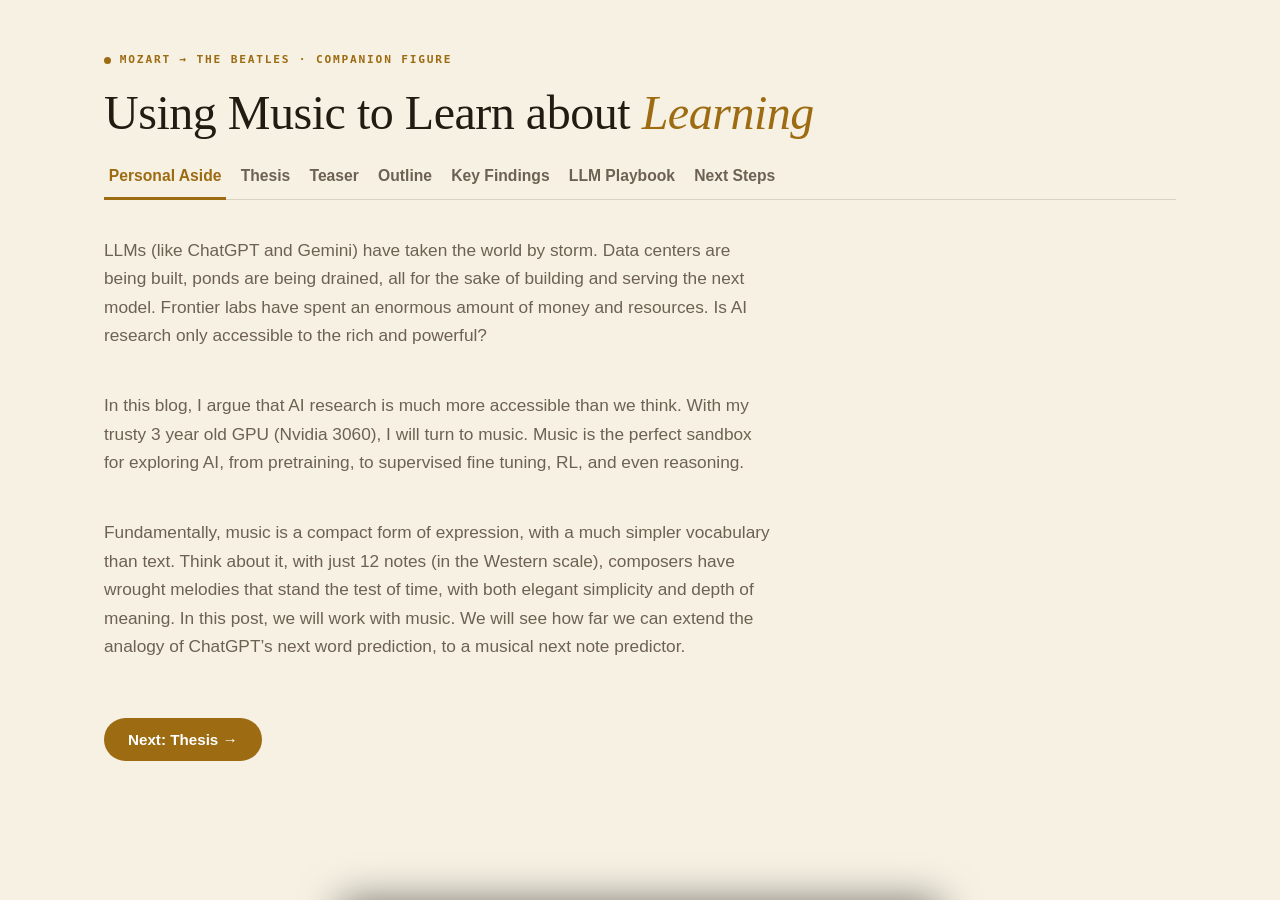
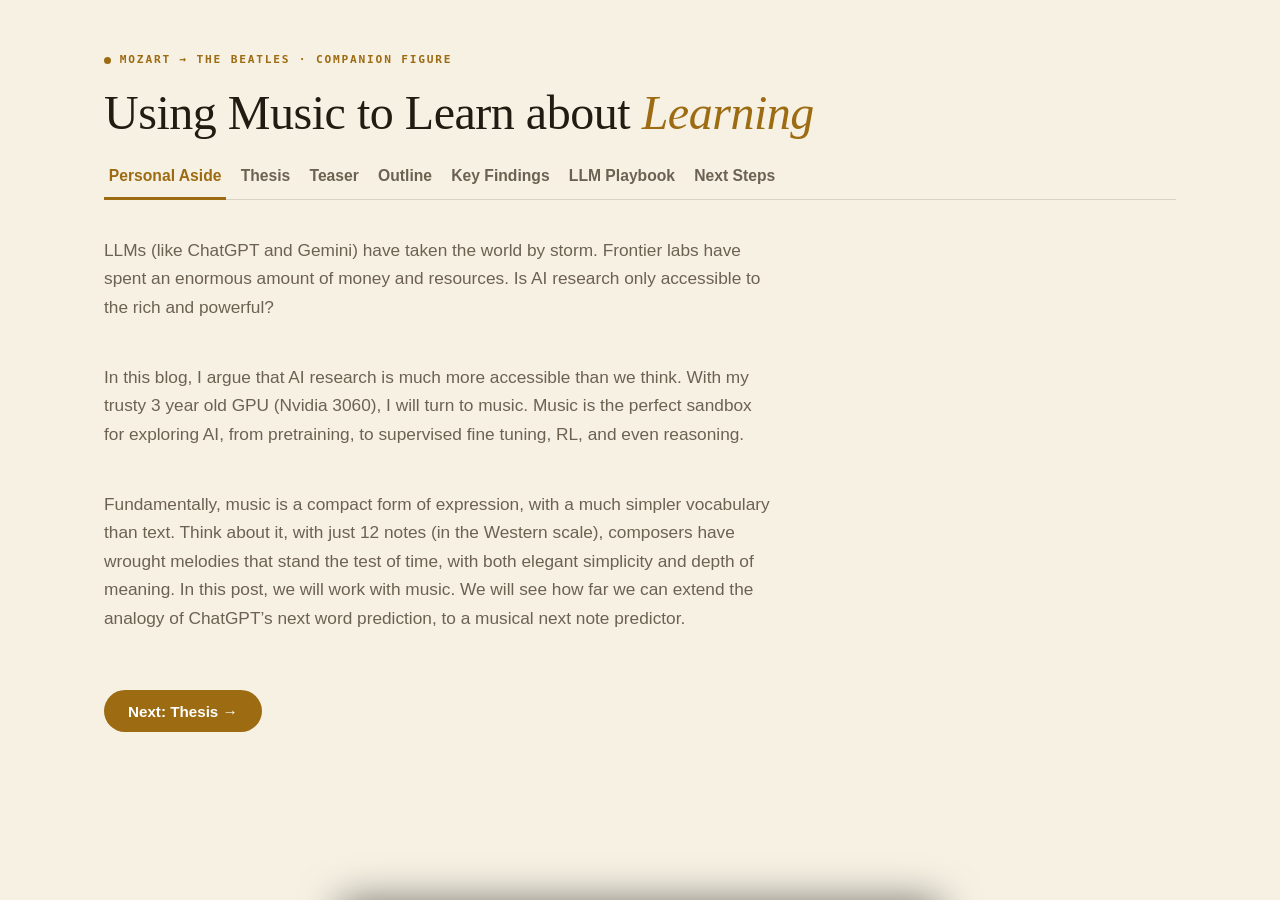
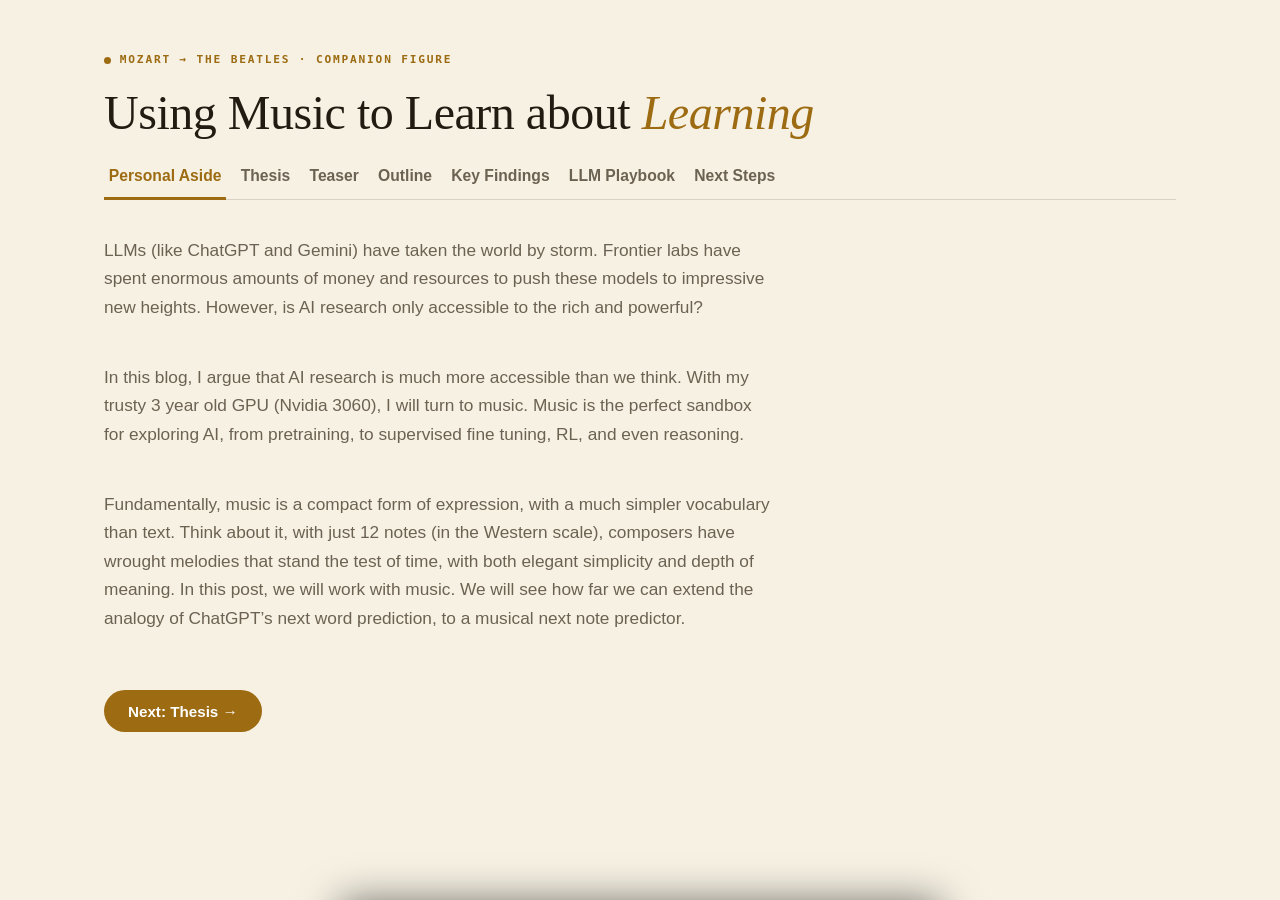
